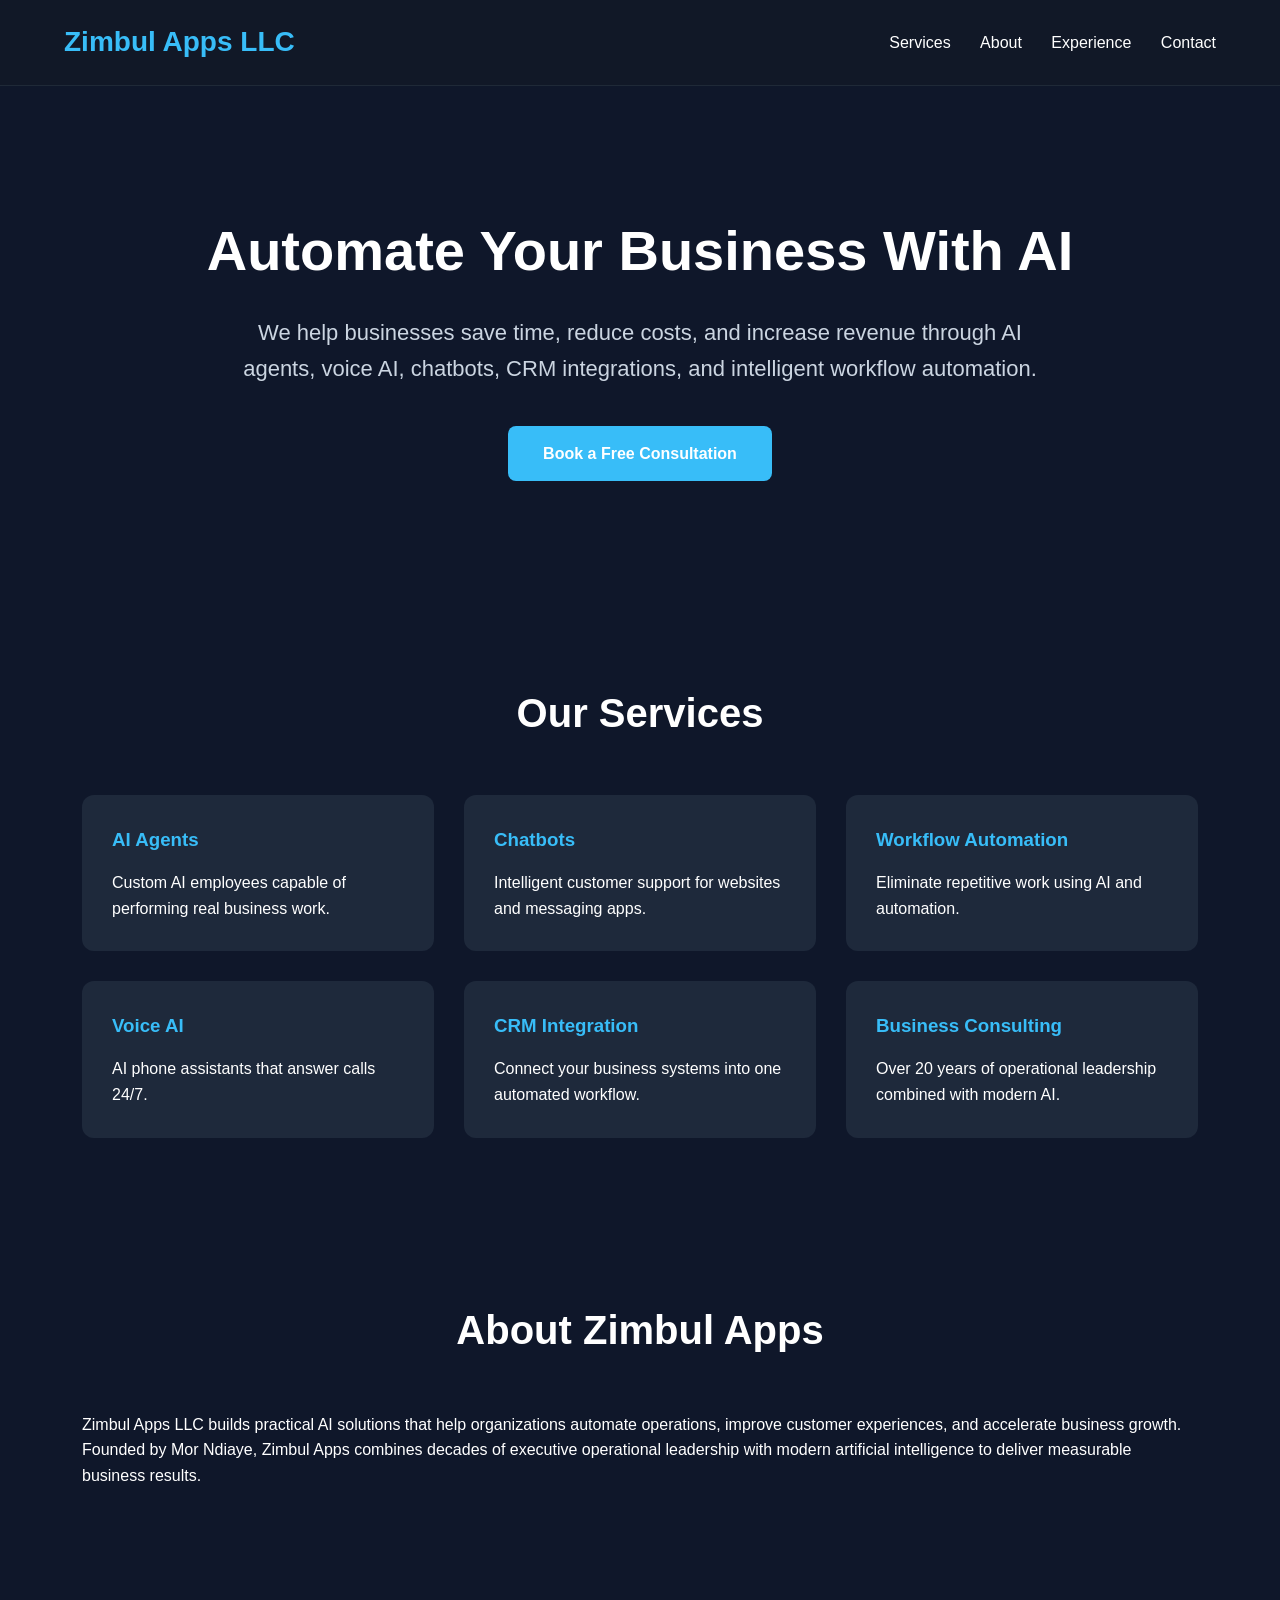
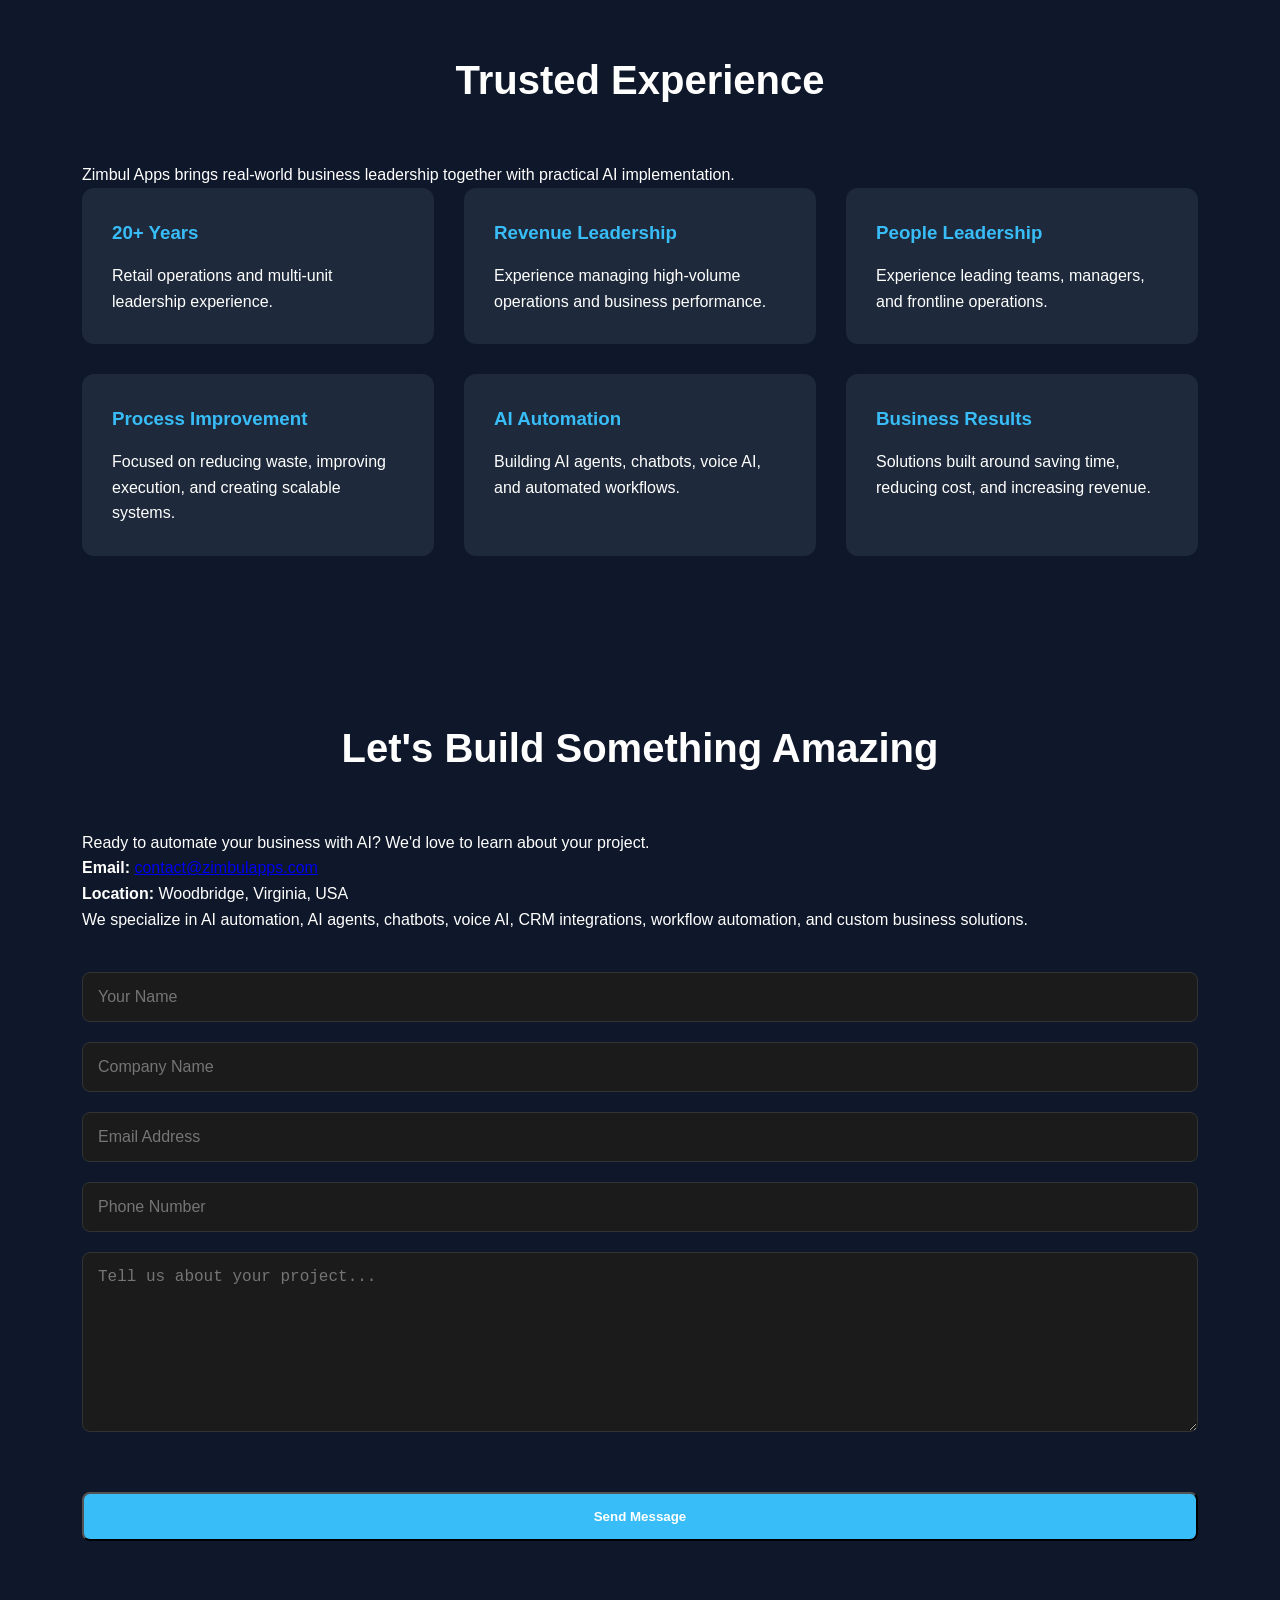
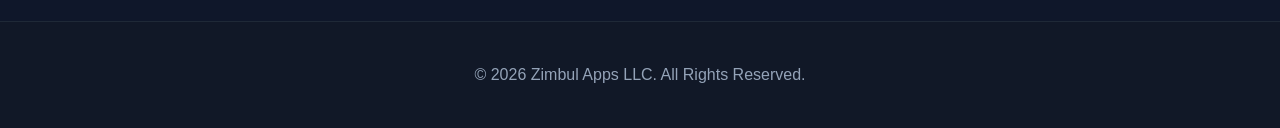
==== index.html @ 1c194d66 "Add trusted experience section" ====
<!DOCTYPE html>
<html lang="en">

<head>
    <meta charset="UTF-8">
    <meta name="viewport" content="width=device-width, initial-scale=1.0">
    <title>Zimbul Apps LLC | AI Automation & Business Solutions</title>
    <meta name="description" content="Zimbul Apps LLC helps businesses automate work using AI agents, chatbots, voice AI, CRM integrations, and workflow automation.">
    <link rel="stylesheet" href="styles.css">
</head>

<body>

<header>
    <div class="container">
        <div class="logo">Zimbul Apps LLC</div>

        <nav>
            <a href="#services">Services</a>
            <a href="#about">About</a>
            <a href="#experience">Experience</a>
            <a href="#contact">Contact</a>
        </nav>
    </div>
</header>

<section class="hero">
    <div class="container">
        <h1>Automate Your Business With AI</h1>

        <p>
            We help businesses save time, reduce costs, and increase revenue through
            AI agents, voice AI, chatbots, CRM integrations, and intelligent workflow automation.
        </p>

        <a class="btn" href="#contact">Book a Free Consultation</a>
    </div>
</section>

<section id="services">
    <div class="container">
        <h2 class="section-title">Our Services</h2>

        <div class="cards">
            <div class="card">
                <h3>AI Agents</h3>
                <p>Custom AI employees capable of performing real business work.</p>
            </div>

            <div class="card">
                <h3>Chatbots</h3>
                <p>Intelligent customer support for websites and messaging apps.</p>
            </div>

            <div class="card">
                <h3>Workflow Automation</h3>
                <p>Eliminate repetitive work using AI and automation.</p>
            </div>

            <div class="card">
                <h3>Voice AI</h3>
                <p>AI phone assistants that answer calls 24/7.</p>
            </div>

            <div class="card">
                <h3>CRM Integration</h3>
                <p>Connect your business systems into one automated workflow.</p>
            </div>

            <div class="card">
                <h3>Business Consulting</h3>
                <p>Over 20 years of operational leadership combined with modern AI.</p>
            </div>
        </div>
    </div>
</section>

<section id="about">
    <div class="container">
        <h2 class="section-title">About Zimbul Apps</h2>

        <p>
            Zimbul Apps LLC builds practical AI solutions that help organizations automate
            operations, improve customer experiences, and accelerate business growth.
        </p>

        <p>
            Founded by Mor Ndiaye, Zimbul Apps combines decades of executive operational
            leadership with modern artificial intelligence to deliver measurable business results.
        </p>
    </div>
</section>

<section id="experience">
    <div class="container">
        <h2 class="section-title">Trusted Experience</h2>

        <p>
            Zimbul Apps brings real-world business leadership together with practical AI implementation.
        </p>

        <div class="cards">
            <div class="card">
                <h3>20+ Years</h3>
                <p>Retail operations and multi-unit leadership experience.</p>
            </div>

            <div class="card">
                <h3>Revenue Leadership</h3>
                <p>Experience managing high-volume operations and business performance.</p>
            </div>

            <div class="card">
                <h3>People Leadership</h3>
                <p>Experience leading teams, managers, and frontline operations.</p>
            </div>

            <div class="card">
                <h3>Process Improvement</h3>
                <p>Focused on reducing waste, improving execution, and creating scalable systems.</p>
            </div>

            <div class="card">
                <h3>AI Automation</h3>
                <p>Building AI agents, chatbots, voice AI, and automated workflows.</p>
            </div>

            <div class="card">
                <h3>Business Results</h3>
                <p>Solutions built around saving time, reducing cost, and increasing revenue.</p>
            </div>
        </div>
    </div>
</section>

<section id="contact">
    <div class="container">
        <h2 class="section-title">Let's Build Something Amazing</h2>

        <p>
            Ready to automate your business with AI? We'd love to learn about your project.
        </p>

        <div class="contact-info">
            <p>
                <strong>Email:</strong>
                <a href="mailto:contact@zimbulapps.com">contact@zimbulapps.com</a>
            </p>

            <p><strong>Location:</strong> Woodbridge, Virginia, USA</p>

            <p>
                We specialize in AI automation, AI agents, chatbots, voice AI,
                CRM integrations, workflow automation, and custom business solutions.
            </p>
        </div>

        <form name="contact" method="POST" data-netlify="true" class="contact-form">
            <input type="hidden" name="form-name" value="contact">

            <input type="text" name="name" placeholder="Your Name" required>

            <input type="text" name="company" placeholder="Company Name">

            <input type="email" name="email" placeholder="Email Address" required>

            <input type="tel" name="phone" placeholder="Phone Number">

            <textarea name="message" placeholder="Tell us about your project..." rows="6" required></textarea>

            <button type="submit" class="btn">Send Message</button>
        </form>
    </div>
</section>

<footer>
    <div class="container">
        <p>© 2026 Zimbul Apps LLC. All Rights Reserved.</p>
    </div>
</footer>

</body>

</html>
---- styles.css ----
/* ===========================
   Zimbul Apps LLC
   =========================== */

*{
    margin:0;
    padding:0;
    box-sizing:border-box;
}

body{
    font-family:Arial, Helvetica, sans-serif;
    background:#0f172a;
    color:#ffffff;
    line-height:1.6;
}

.container{
    width:90%;
    max-width:1200px;
    margin:auto;
}

header{
    background:#111827;
    padding:20px 0;
    border-bottom:1px solid #1f2937;
}

header .container{
    display:flex;
    justify-content:space-between;
    align-items:center;
}

.logo{
    font-size:28px;
    font-weight:bold;
    color:#38bdf8;
}

nav a{
    color:white;
    text-decoration:none;
    margin-left:25px;
    transition:.3s;
}

nav a:hover{
    color:#38bdf8;
}

.hero{
    padding:120px 20px;
    text-align:center;
}

.hero h1{
    font-size:56px;
    margin-bottom:20px;
}

.hero p{
    font-size:22px;
    color:#cbd5e1;
    max-width:800px;
    margin:auto;
}

.btn{
    display:inline-block;
    margin-top:40px;
    padding:15px 35px;
    background:#38bdf8;
    color:white;
    text-decoration:none;
    border-radius:8px;
    font-weight:bold;
    transition:.3s;
}

.btn:hover{
    background:#0284c7;
}

section{
    padding:80px 20px;
}

.section-title{
    text-align:center;
    font-size:40px;
    margin-bottom:50px;
}

.cards{
    display:grid;
    grid-template-columns:repeat(auto-fit,minmax(280px,1fr));
    gap:30px;
}

.card{
    background:#1e293b;
    padding:30px;
    border-radius:12px;
    transition:.3s;
}

.card:hover{
    transform:translateY(-8px);
}

.card h3{
    margin-bottom:15px;
    color:#38bdf8;
}

footer{
    background:#111827;
    text-align:center;
    padding:40px;
    border-top:1px solid #1f2937;
    color:#94a3b8;
}
/* Contact Form */

.contact-form{
    display:flex;
    flex-direction:column;
    gap:20px;
    margin-top:40px;
}

.contact-form input,
.contact-form textarea{
    width:100%;
    padding:15px;
    border:1px solid #333;
    border-radius:8px;
    background:#1b1b1b;
    color:#fff;
    font-size:16px;
}

.contact-form textarea{
    min-height:180px;
    resize:vertical;
}

.contact-form .btn{
    width:100%;
}
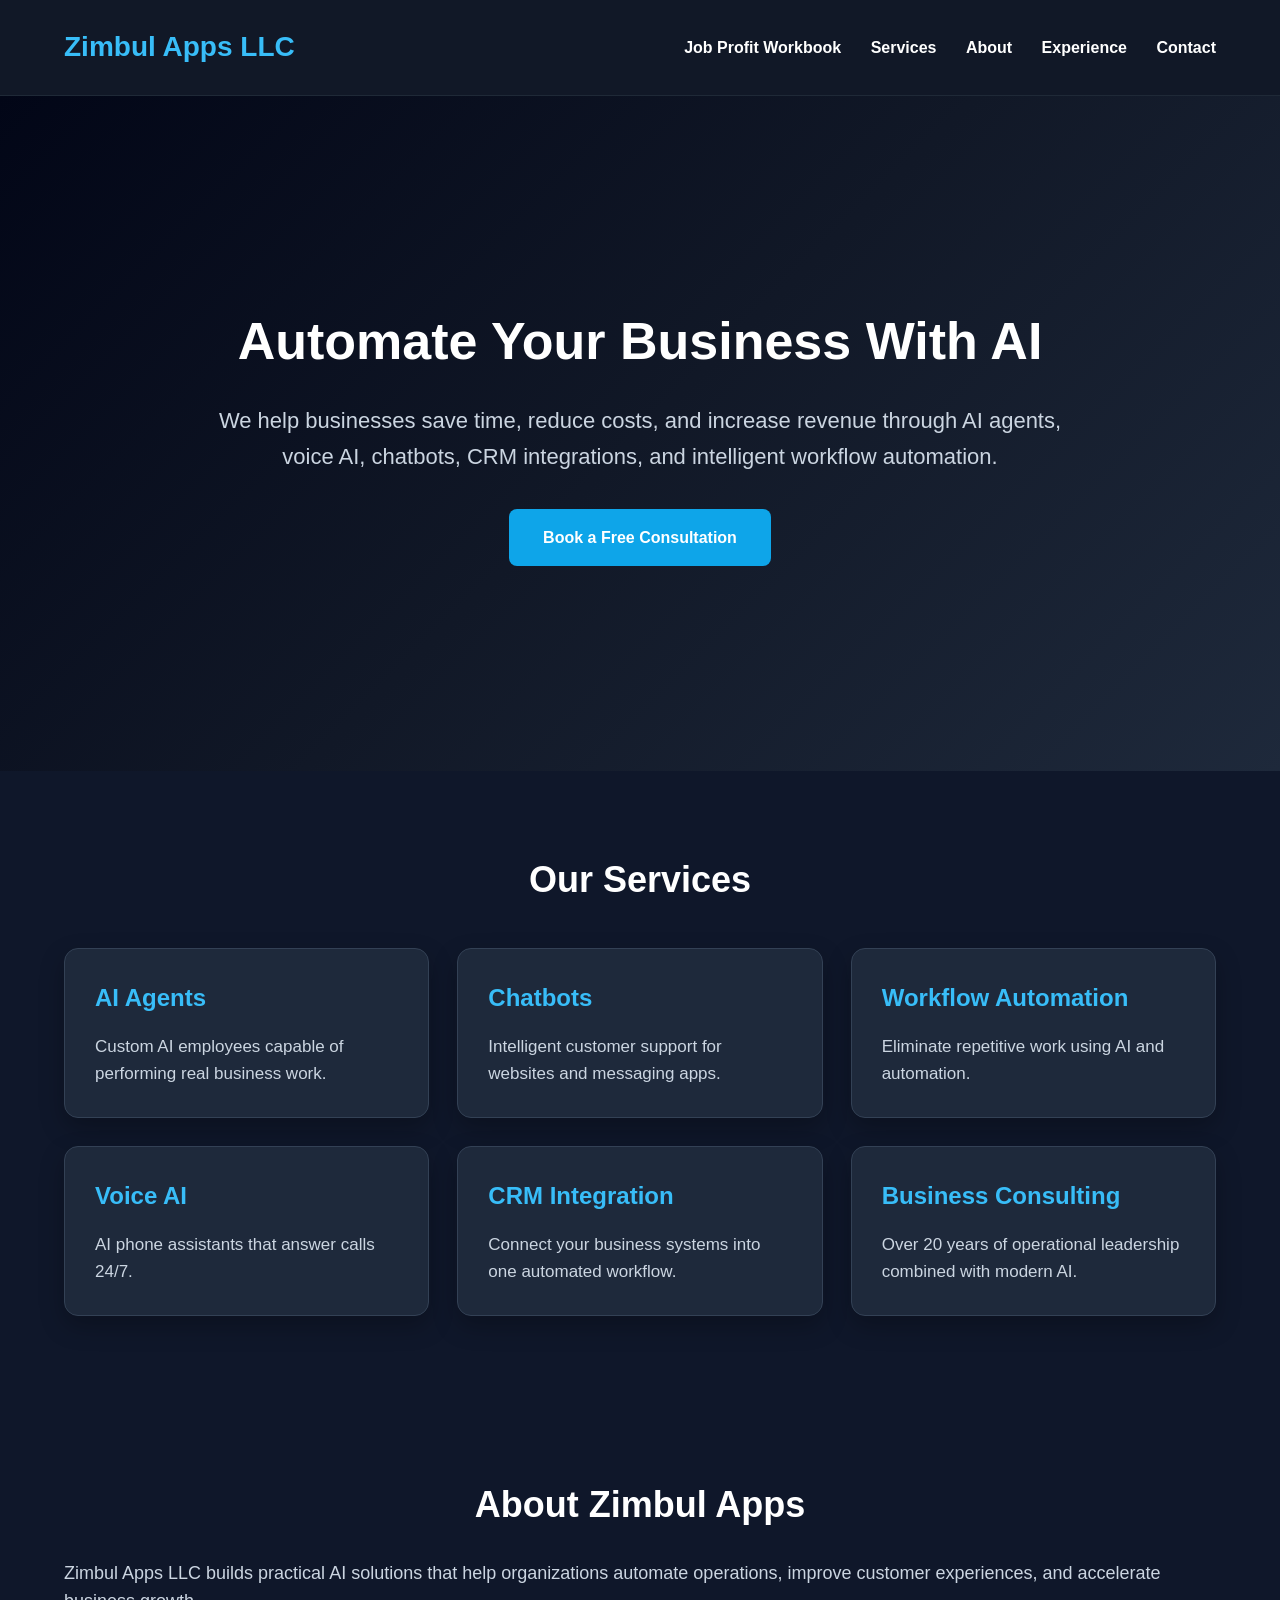
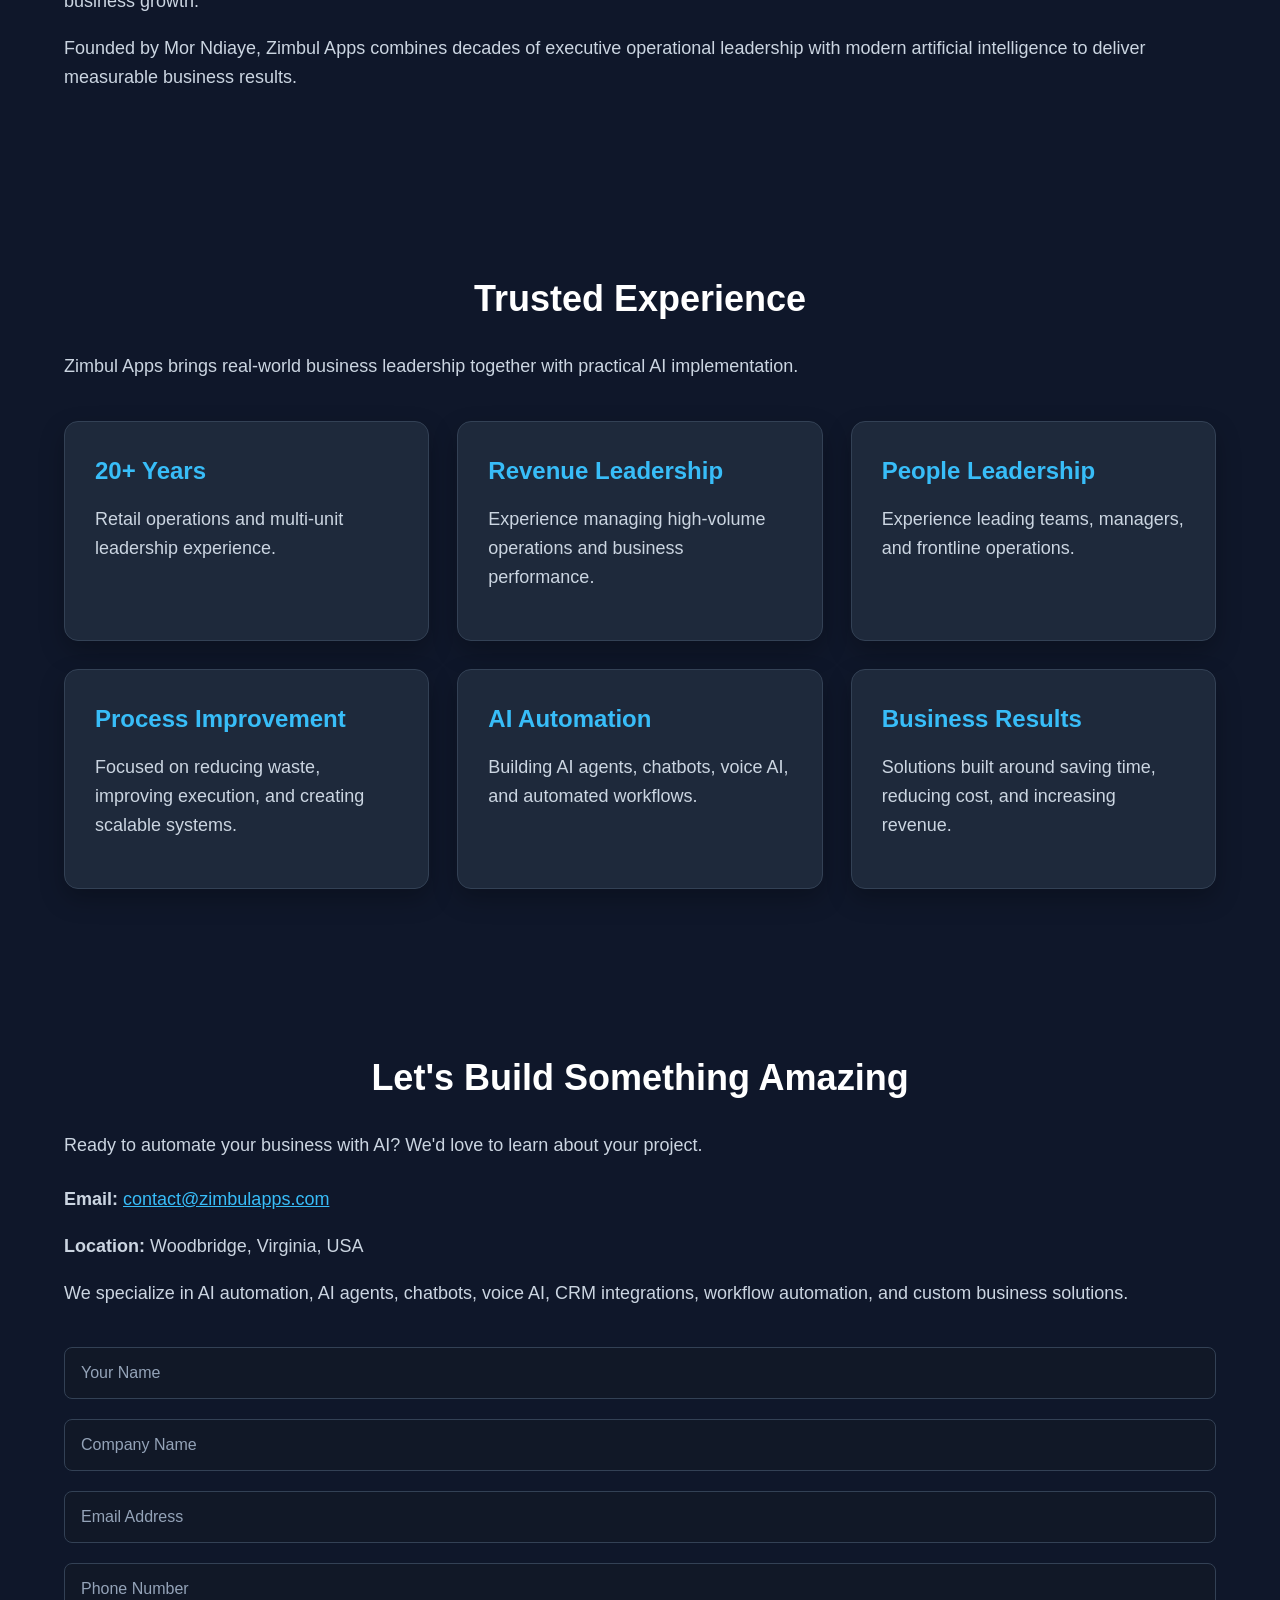
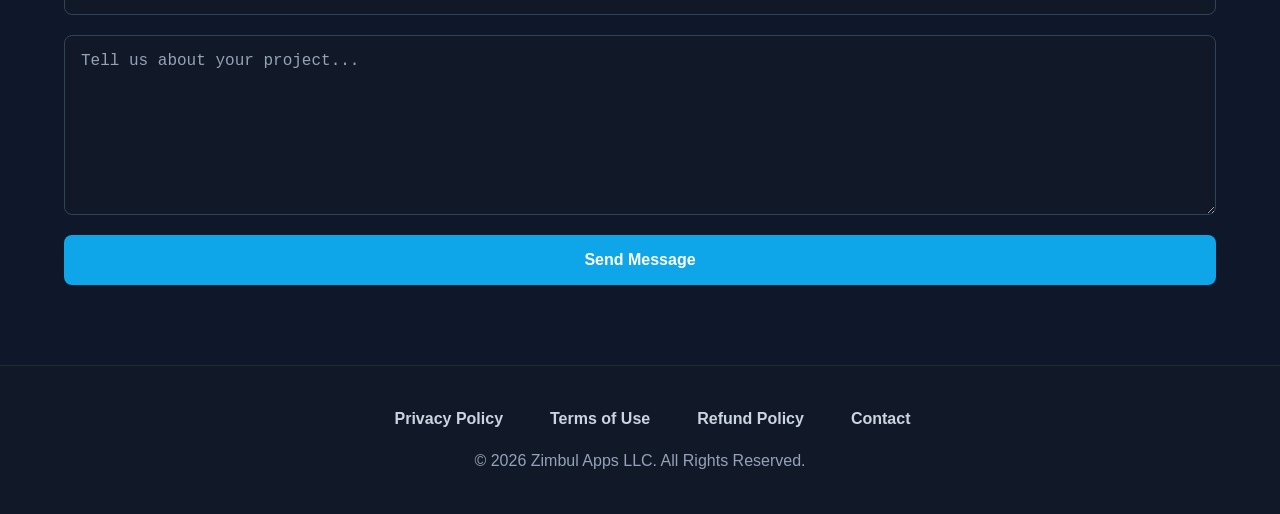
==== commit f424b46e: "Launch Job Profit Workbook V1 product page and legal pages Co-authored-by: Cursor <cursoragent@curso" ====
--- a/index.html
+++ b/index.html
@@ -16,6 +16,7 @@
         <div class="logo">Zimbul Apps LLC</div>
 
         <nav>
+            <a href="/job-profit-workbook/">Job Profit Workbook</a>
             <a href="#services">Services</a>
             <a href="#about">About</a>
             <a href="#experience">Experience</a>
@@ -175,6 +176,12 @@
 
 <footer>
     <div class="container">
+        <nav class="site-legal-nav" aria-label="Legal">
+            <a href="/privacy/">Privacy Policy</a>
+            <a href="/terms/">Terms of Use</a>
+            <a href="/refund-policy/">Refund Policy</a>
+            <a href="#contact">Contact</a>
+        </nav>
         <p>© 2026 Zimbul Apps LLC. All Rights Reserved.</p>
     </div>
 </footer>
--- a/styles.css
+++ b/styles.css
@@ -1,6 +1,6 @@
-/* ===========================
+/* =========================
    Zimbul Apps LLC
-   =========================== */
+========================= */
 
 *{
     margin:0;
@@ -18,12 +18,12 @@
 .container{
     width:90%;
     max-width:1200px;
-    margin:auto;
+    margin:0 auto;
 }
 
 header{
     background:#111827;
-    padding:20px 0;
+    padding:25px 0;
     border-bottom:1px solid #1f2937;
 }
 
@@ -40,10 +40,10 @@
 }
 
 nav a{
-    color:white;
+    color:#ffffff;
     text-decoration:none;
     margin-left:25px;
-    transition:.3s;
+    font-weight:bold;
 }
 
 nav a:hover{
@@ -51,68 +51,139 @@
 }
 
 .hero{
-    padding:120px 20px;
+    min-height:75vh;
+    display:flex;
+    align-items:center;
     text-align:center;
+    background:linear-gradient(135deg,#020617,#111827,#1e293b);
 }
 
 .hero h1{
-    font-size:56px;
+    font-size:52px;
     margin-bottom:20px;
 }
 
 .hero p{
     font-size:22px;
-    color:#cbd5e1;
-    max-width:800px;
-    margin:auto;
+    max-width:850px;
+    margin:0 auto 35px;
+    color:#cbd5e1;
 }
 
 .btn{
     display:inline-block;
-    margin-top:40px;
-    padding:15px 35px;
-    background:#38bdf8;
-    color:white;
+    background:#0ea5e9;
+    color:#ffffff;
+    padding:16px 34px;
+    border-radius:8px;
     text-decoration:none;
-    border-radius:8px;
-    font-weight:bold;
-    transition:.3s;
+    font-weight:bold;
+    border:none;
+    cursor:pointer;
+    transition:0.3s ease;
 }
 
 .btn:hover{
     background:#0284c7;
+    transform:translateY(-2px);
 }
 
 section{
-    padding:80px 20px;
+    padding:80px 0;
 }
 
 .section-title{
+    font-size:36px;
+    margin-bottom:25px;
     text-align:center;
-    font-size:40px;
-    margin-bottom:50px;
+}
+
+#about p,
+#experience p,
+#contact p{
+    font-size:18px;
+    color:#cbd5e1;
+    margin-bottom:18px;
 }
 
 .cards{
     display:grid;
-    grid-template-columns:repeat(auto-fit,minmax(280px,1fr));
-    gap:30px;
+    grid-template-columns:repeat(3, 1fr);
+    gap:28px;
+    margin-top:40px;
 }
 
 .card{
     background:#1e293b;
     padding:30px;
-    border-radius:12px;
-    transition:.3s;
+    border-radius:14px;
+    border:1px solid #334155;
+    box-shadow:0 10px 25px rgba(0,0,0,0.25);
+    transition:0.3s ease;
 }
 
 .card:hover{
-    transform:translateY(-8px);
+    transform:translateY(-6px);
+    border-color:#38bdf8;
 }
 
 .card h3{
+    color:#38bdf8;
+    font-size:24px;
     margin-bottom:15px;
-    color:#38bdf8;
+}
+
+.card p{
+    color:#cbd5e1;
+    font-size:17px;
+}
+
+.contact-info{
+    margin:25px 0 35px;
+}
+
+.contact-info a{
+    color:#38bdf8;
+}
+
+.contact-form{
+    display:flex;
+    flex-direction:column;
+    gap:20px;
+    margin-top:40px;
+}
+
+.contact-form input,
+.contact-form textarea{
+    width:100%;
+    padding:16px;
+    border:1px solid #334155;
+    border-radius:8px;
+    background:#111827;
+    color:#ffffff;
+    font-size:16px;
+}
+
+.contact-form input::placeholder,
+.contact-form textarea::placeholder{
+    color:#94a3b8;
+}
+
+.contact-form input:focus,
+.contact-form textarea:focus{
+    outline:none;
+    border-color:#38bdf8;
+    box-shadow:0 0 0 2px rgba(56,189,248,0.25);
+}
+
+.contact-form textarea{
+    min-height:180px;
+    resize:vertical;
+}
+
+.contact-form .btn{
+    width:100%;
+    font-size:16px;
 }
 
 footer{
@@ -122,31 +193,60 @@
     border-top:1px solid #1f2937;
     color:#94a3b8;
 }
-/* Contact Form */
-
-.contact-form{
-    display:flex;
-    flex-direction:column;
-    gap:20px;
-    margin-top:40px;
-}
-
-.contact-form input,
-.contact-form textarea{
-    width:100%;
-    padding:15px;
-    border:1px solid #333;
-    border-radius:8px;
-    background:#1b1b1b;
-    color:#fff;
-    font-size:16px;
-}
-
-.contact-form textarea{
-    min-height:180px;
-    resize:vertical;
-}
-
-.contact-form .btn{
-    width:100%;
+
+footer .site-legal-nav{
+    display:flex;
+    flex-wrap:wrap;
+    justify-content:center;
+    gap:10px 22px;
+    margin-bottom:16px;
+}
+
+footer .site-legal-nav a{
+    color:#cbd5e1;
+    text-decoration:none;
+    font-weight:bold;
+}
+
+footer .site-legal-nav a:hover{
+    color:#38bdf8;
+}
+
+footer .site-legal-nav a:focus-visible{
+    outline:3px solid #38bdf8;
+    outline-offset:3px;
+}
+
+/* Mobile */
+@media(max-width:900px){
+    .cards{
+        grid-template-columns:1fr 1fr;
+    }
+
+    .hero h1{
+        font-size:40px;
+    }
+}
+
+@media(max-width:650px){
+    header .container{
+        flex-direction:column;
+        gap:20px;
+    }
+
+    nav a{
+        margin:0 10px;
+    }
+
+    .cards{
+        grid-template-columns:1fr;
+    }
+
+    .hero h1{
+        font-size:34px;
+    }
+
+    .hero p{
+        font-size:18px;
+    }
 }
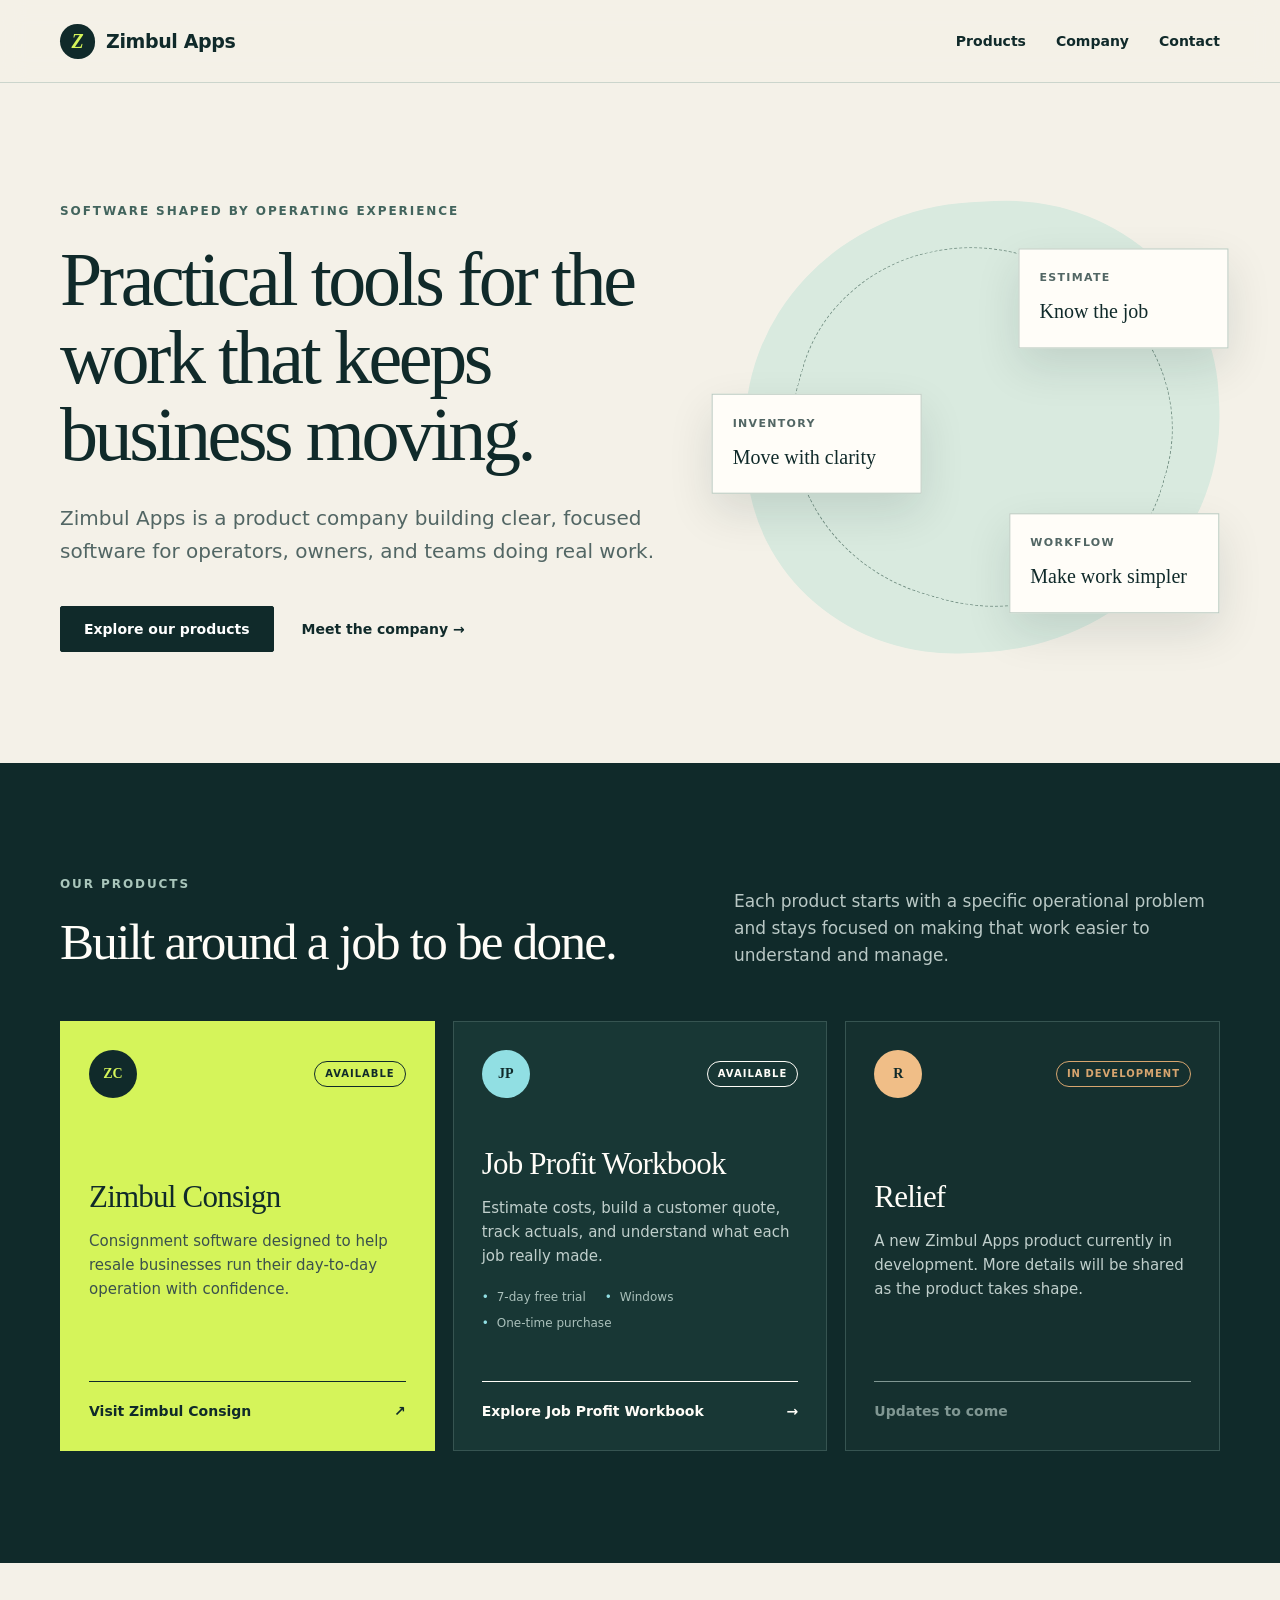
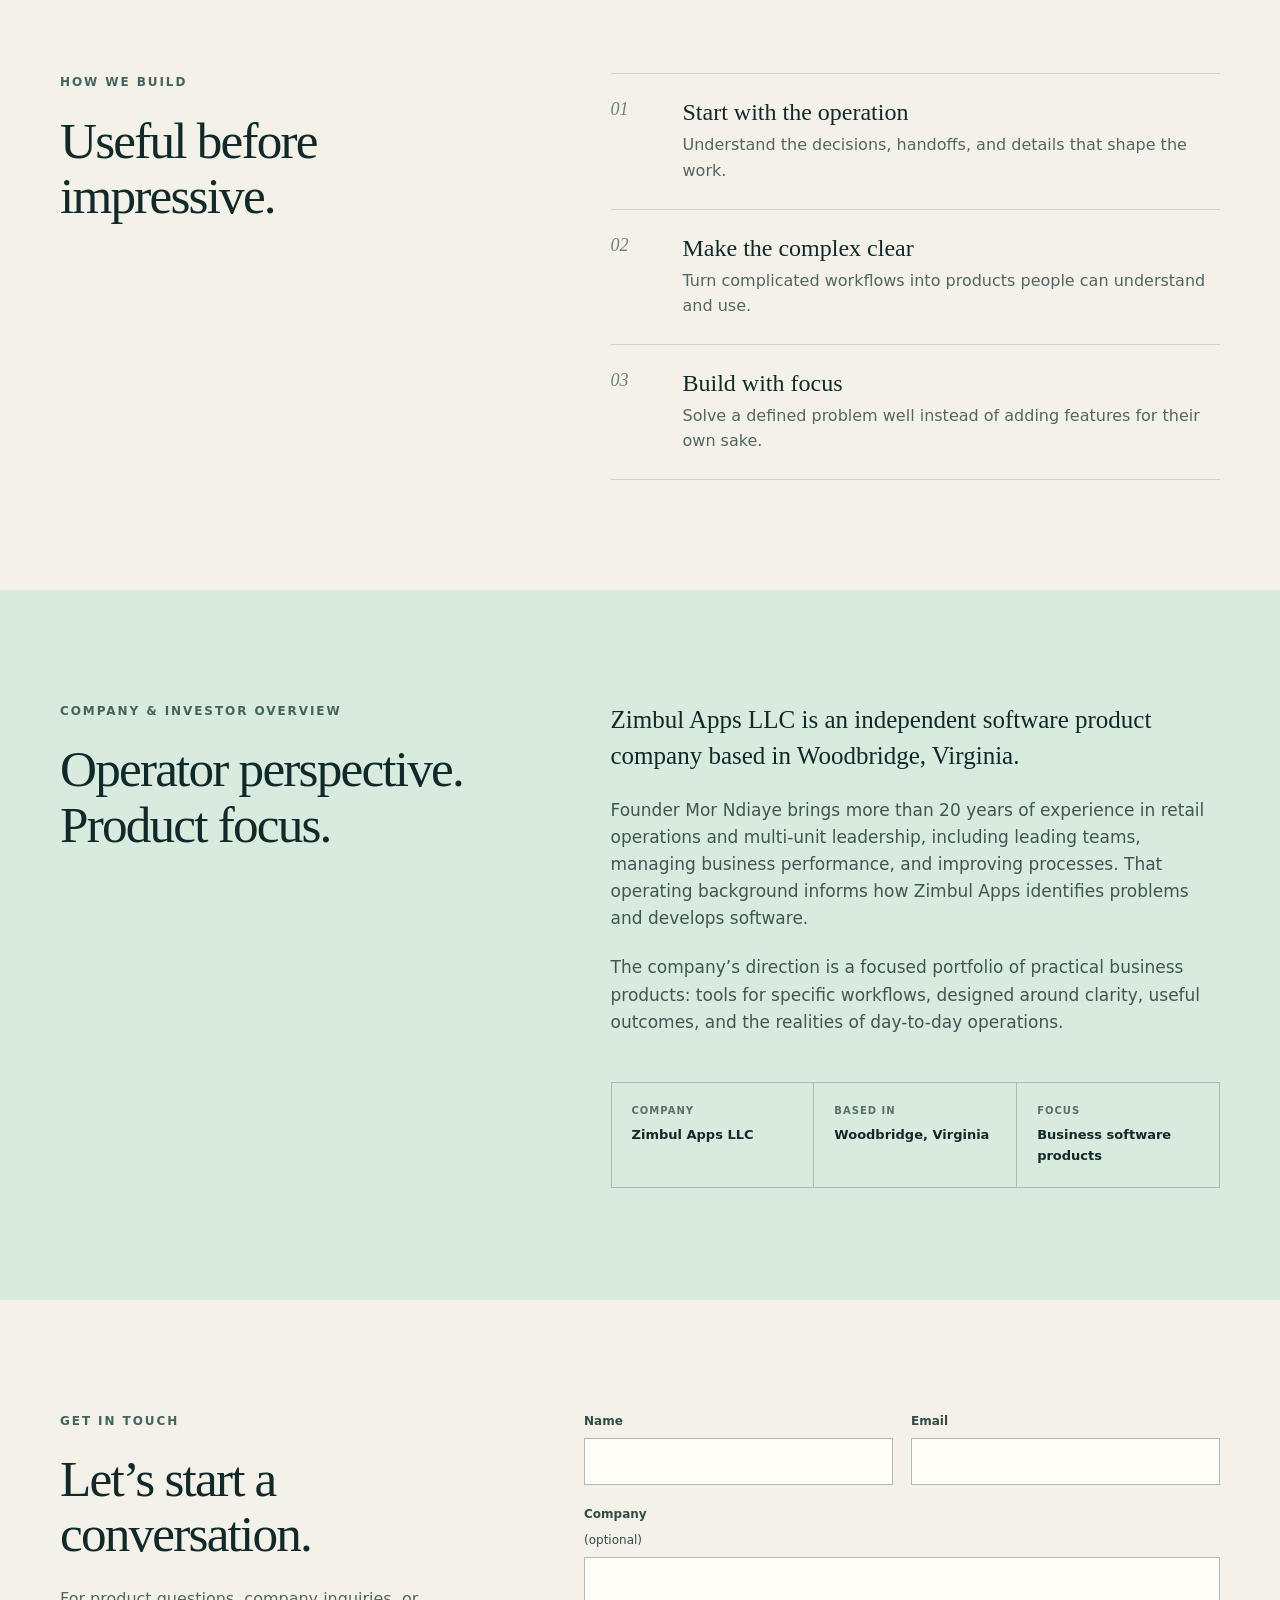
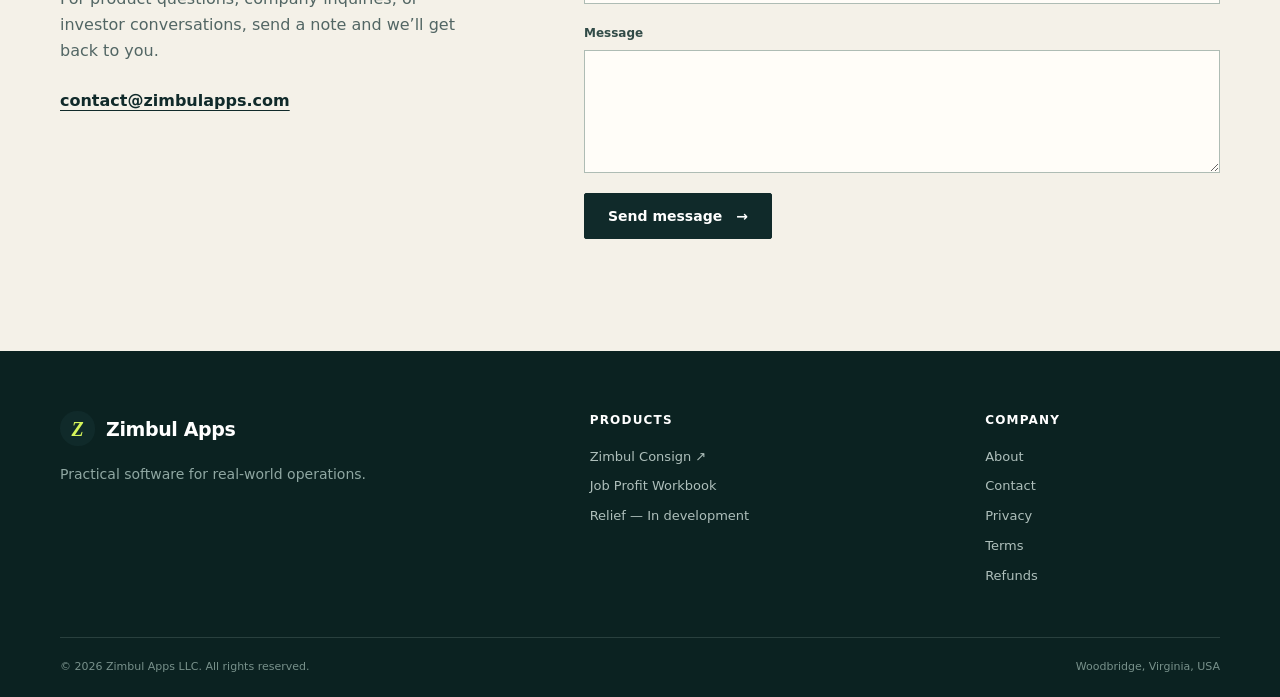
==== commit 673eb4ae: "Refresh Zimbul Apps as a product company" ====
--- a/index.html
+++ b/index.html
@@ -1,191 +1,140 @@
 <!DOCTYPE html>
 <html lang="en">
-
 <head>
     <meta charset="UTF-8">
     <meta name="viewport" content="width=device-width, initial-scale=1.0">
-    <title>Zimbul Apps LLC | AI Automation & Business Solutions</title>
-    <meta name="description" content="Zimbul Apps LLC helps businesses automate work using AI agents, chatbots, voice AI, CRM integrations, and workflow automation.">
+    <title>Zimbul Apps LLC | Practical Software for Real-World Operations</title>
+    <meta name="description" content="Zimbul Apps LLC builds focused software for real-world operators. Explore Zimbul Consign, Job Profit Workbook, and Relief.">
+    <link rel="canonical" href="https://zimbulapps.com/">
     <link rel="stylesheet" href="styles.css">
 </head>
+<body>
+<a class="skip-link" href="#main">Skip to content</a>
 
-<body>
-
-<header>
-    <div class="container">
-        <div class="logo">Zimbul Apps LLC</div>
-
-        <nav>
-            <a href="/job-profit-workbook/">Job Profit Workbook</a>
-            <a href="#services">Services</a>
-            <a href="#about">About</a>
-            <a href="#experience">Experience</a>
+<header class="site-header">
+    <div class="container header-inner">
+        <a class="logo" href="/" aria-label="Zimbul Apps home"><span class="logo-mark" aria-hidden="true">Z</span><span>Zimbul Apps</span></a>
+        <nav class="primary-nav" aria-label="Primary navigation">
+            <a href="#products">Products</a>
+            <a href="#company">Company</a>
             <a href="#contact">Contact</a>
         </nav>
     </div>
 </header>
 
-<section class="hero">
-    <div class="container">
-        <h1>Automate Your Business With AI</h1>
+<main id="main">
+    <section class="hero">
+        <div class="container hero-grid">
+            <div class="hero-copy">
+                <p class="eyebrow">Software shaped by operating experience</p>
+                <h1>Practical tools for the work that keeps business moving.</h1>
+                <p class="hero-lede">Zimbul Apps is a product company building clear, focused software for operators, owners, and teams doing real work.</p>
+                <div class="hero-actions">
+                    <a class="btn" href="#products">Explore our products</a>
+                    <a class="text-link" href="#company">Meet the company <span aria-hidden="true">→</span></a>
+                </div>
+            </div>
+            <div class="hero-visual" aria-hidden="true">
+                <div class="signal-card signal-card-one"><span>Estimate</span><strong>Know the job</strong></div>
+                <div class="signal-card signal-card-two"><span>Inventory</span><strong>Move with clarity</strong></div>
+                <div class="signal-card signal-card-three"><span>Workflow</span><strong>Make work simpler</strong></div>
+                <div class="orbit"></div>
+            </div>
+        </div>
+    </section>
 
-        <p>
-            We help businesses save time, reduce costs, and increase revenue through
-            AI agents, voice AI, chatbots, CRM integrations, and intelligent workflow automation.
-        </p>
-
-        <a class="btn" href="#contact">Book a Free Consultation</a>
-    </div>
-</section>
-
-<section id="services">
-    <div class="container">
-        <h2 class="section-title">Our Services</h2>
-
-        <div class="cards">
-            <div class="card">
-                <h3>AI Agents</h3>
-                <p>Custom AI employees capable of performing real business work.</p>
+    <section class="product-section" id="products">
+        <div class="container">
+            <div class="section-heading">
+                <div><p class="eyebrow">Our products</p><h2>Built around a job to be done.</h2></div>
+                <p>Each product starts with a specific operational problem and stays focused on making that work easier to understand and manage.</p>
             </div>
 
-            <div class="card">
-                <h3>Chatbots</h3>
-                <p>Intelligent customer support for websites and messaging apps.</p>
-            </div>
+            <div class="product-grid">
+                <article class="product-card product-card-featured">
+                    <div class="product-topline"><span class="product-icon" aria-hidden="true">ZC</span><span class="status status-live">Available</span></div>
+                    <div>
+                        <h3>Zimbul Consign</h3>
+                        <p>Consignment software designed to help resale businesses run their day-to-day operation with confidence.</p>
+                    </div>
+                    <a class="card-link" href="https://zimbulconsign.com/">Visit Zimbul Consign <span aria-hidden="true">↗</span></a>
+                </article>
 
-            <div class="card">
-                <h3>Workflow Automation</h3>
-                <p>Eliminate repetitive work using AI and automation.</p>
-            </div>
+                <article class="product-card">
+                    <div class="product-topline"><span class="product-icon product-icon-cyan" aria-hidden="true">JP</span><span class="status status-live">Available</span></div>
+                    <div>
+                        <h3>Job Profit Workbook</h3>
+                        <p>Estimate costs, build a customer quote, track actuals, and understand what each job really made.</p>
+                        <ul class="product-meta"><li>7-day free trial</li><li>Windows</li><li>One-time purchase</li></ul>
+                    </div>
+                    <a class="card-link" href="/job-profit-workbook/">Explore Job Profit Workbook <span aria-hidden="true">→</span></a>
+                </article>
 
-            <div class="card">
-                <h3>Voice AI</h3>
-                <p>AI phone assistants that answer calls 24/7.</p>
-            </div>
-
-            <div class="card">
-                <h3>CRM Integration</h3>
-                <p>Connect your business systems into one automated workflow.</p>
-            </div>
-
-            <div class="card">
-                <h3>Business Consulting</h3>
-                <p>Over 20 years of operational leadership combined with modern AI.</p>
+                <article class="product-card product-card-development">
+                    <div class="product-topline"><span class="product-icon product-icon-warm" aria-hidden="true">R</span><span class="status status-building">In development</span></div>
+                    <div>
+                        <h3>Relief</h3>
+                        <p>A new Zimbul Apps product currently in development. More details will be shared as the product takes shape.</p>
+                    </div>
+                    <span class="card-link card-link-muted">Updates to come</span>
+                </article>
             </div>
         </div>
-    </div>
-</section>
+    </section>
 
-<section id="about">
-    <div class="container">
-        <h2 class="section-title">About Zimbul Apps</h2>
-
-        <p>
-            Zimbul Apps LLC builds practical AI solutions that help organizations automate
-            operations, improve customer experiences, and accelerate business growth.
-        </p>
-
-        <p>
-            Founded by Mor Ndiaye, Zimbul Apps combines decades of executive operational
-            leadership with modern artificial intelligence to deliver measurable business results.
-        </p>
-    </div>
-</section>
-
-<section id="experience">
-    <div class="container">
-        <h2 class="section-title">Trusted Experience</h2>
-
-        <p>
-            Zimbul Apps brings real-world business leadership together with practical AI implementation.
-        </p>
-
-        <div class="cards">
-            <div class="card">
-                <h3>20+ Years</h3>
-                <p>Retail operations and multi-unit leadership experience.</p>
-            </div>
-
-            <div class="card">
-                <h3>Revenue Leadership</h3>
-                <p>Experience managing high-volume operations and business performance.</p>
-            </div>
-
-            <div class="card">
-                <h3>People Leadership</h3>
-                <p>Experience leading teams, managers, and frontline operations.</p>
-            </div>
-
-            <div class="card">
-                <h3>Process Improvement</h3>
-                <p>Focused on reducing waste, improving execution, and creating scalable systems.</p>
-            </div>
-
-            <div class="card">
-                <h3>AI Automation</h3>
-                <p>Building AI agents, chatbots, voice AI, and automated workflows.</p>
-            </div>
-
-            <div class="card">
-                <h3>Business Results</h3>
-                <p>Solutions built around saving time, reducing cost, and increasing revenue.</p>
+    <section class="principles-section" aria-labelledby="principles-title">
+        <div class="container principles-grid">
+            <div><p class="eyebrow">How we build</p><h2 id="principles-title">Useful before impressive.</h2></div>
+            <div class="principles-list">
+                <article><span>01</span><div><h3>Start with the operation</h3><p>Understand the decisions, handoffs, and details that shape the work.</p></div></article>
+                <article><span>02</span><div><h3>Make the complex clear</h3><p>Turn complicated workflows into products people can understand and use.</p></div></article>
+                <article><span>03</span><div><h3>Build with focus</h3><p>Solve a defined problem well instead of adding features for their own sake.</p></div></article>
             </div>
         </div>
-    </div>
-</section>
+    </section>
 
-<section id="contact">
-    <div class="container">
-        <h2 class="section-title">Let's Build Something Amazing</h2>
+    <section class="company-section" id="company">
+        <div class="container company-grid">
+            <div class="company-intro"><p class="eyebrow">Company &amp; investor overview</p><h2>Operator perspective. Product focus.</h2></div>
+            <div class="company-copy">
+                <p class="lead">Zimbul Apps LLC is an independent software product company based in Woodbridge, Virginia.</p>
+                <p>Founder Mor Ndiaye brings more than 20 years of experience in retail operations and multi-unit leadership, including leading teams, managing business performance, and improving processes. That operating background informs how Zimbul Apps identifies problems and develops software.</p>
+                <p>The company’s direction is a focused portfolio of practical business products: tools for specific workflows, designed around clarity, useful outcomes, and the realities of day-to-day operations.</p>
+                <div class="company-facts" aria-label="Company facts">
+                    <div><span>Company</span><strong>Zimbul Apps LLC</strong></div>
+                    <div><span>Based in</span><strong>Woodbridge, Virginia</strong></div>
+                    <div><span>Focus</span><strong>Business software products</strong></div>
+                </div>
+            </div>
+        </div>
+    </section>
 
-        <p>
-            Ready to automate your business with AI? We'd love to learn about your project.
-        </p>
-
-        <div class="contact-info">
-            <p>
-                <strong>Email:</strong>
-                <a href="mailto:contact@zimbulapps.com">contact@zimbulapps.com</a>
-            </p>
-
-            <p><strong>Location:</strong> Woodbridge, Virginia, USA</p>
-
-            <p>
-                We specialize in AI automation, AI agents, chatbots, voice AI,
-                CRM integrations, workflow automation, and custom business solutions.
-            </p>
+    <section class="contact-section" id="contact">
+        <div class="container contact-grid">
+            <div class="contact-copy">
+                <p class="eyebrow">Get in touch</p>
+                <h2>Let’s start a conversation.</h2>
+                <p>For product questions, company inquiries, or investor conversations, send a note and we’ll get back to you.</p>
+                <a class="email-link" href="mailto:contact@zimbulapps.com">contact@zimbulapps.com</a>
+            </div>
+            <form name="contact" method="POST" data-netlify="true" class="contact-form">
+                <input type="hidden" name="form-name" value="contact">
+                <div class="field-row"><label>Name<input type="text" name="name" autocomplete="name" required></label><label>Email<input type="email" name="email" autocomplete="email" required></label></div>
+                <label>Company <span>(optional)</span><input type="text" name="company" autocomplete="organization"></label>
+                <label>Message<textarea name="message" rows="5" required></textarea></label>
+                <button type="submit" class="btn">Send message <span aria-hidden="true">→</span></button>
+            </form>
         </div>
-
-        <form name="contact" method="POST" data-netlify="true" class="contact-form">
-            <input type="hidden" name="form-name" value="contact">
-
-            <input type="text" name="name" placeholder="Your Name" required>
-
-            <input type="text" name="company" placeholder="Company Name">
-
-            <input type="email" name="email" placeholder="Email Address" required>
-
-            <input type="tel" name="phone" placeholder="Phone Number">
-
-            <textarea name="message" placeholder="Tell us about your project..." rows="6" required></textarea>
-
-            <button type="submit" class="btn">Send Message</button>
-        </form>
-    </div>
-</section>
+    </section>
+</main>
 
 <footer>
-    <div class="container">
-        <nav class="site-legal-nav" aria-label="Legal">
-            <a href="/privacy/">Privacy Policy</a>
-            <a href="/terms/">Terms of Use</a>
-            <a href="/refund-policy/">Refund Policy</a>
-            <a href="#contact">Contact</a>
-        </nav>
-        <p>© 2026 Zimbul Apps LLC. All Rights Reserved.</p>
+    <div class="container footer-grid">
+        <div><a class="logo" href="/"><span class="logo-mark" aria-hidden="true">Z</span><span>Zimbul Apps</span></a><p>Practical software for real-world operations.</p></div>
+        <nav class="footer-products" aria-label="Products"><strong>Products</strong><a href="https://zimbulconsign.com/">Zimbul Consign ↗</a><a href="/job-profit-workbook/">Job Profit Workbook</a><span>Relief — In development</span></nav>
+        <nav class="footer-links" aria-label="Company and legal"><strong>Company</strong><a href="#company">About</a><a href="#contact">Contact</a><a href="/privacy/">Privacy</a><a href="/terms/">Terms</a><a href="/refund-policy/">Refunds</a></nav>
     </div>
+    <div class="container footer-bottom"><p>© 2026 Zimbul Apps LLC. All rights reserved.</p><p>Woodbridge, Virginia, USA</p></div>
 </footer>
-
 </body>
-
-</html>+</html>
--- a/styles.css
+++ b/styles.css
@@ -1,252 +1,29 @@
-/* =========================
-   Zimbul Apps LLC
-========================= */
-
-*{
-    margin:0;
-    padding:0;
-    box-sizing:border-box;
-}
-
-body{
-    font-family:Arial, Helvetica, sans-serif;
-    background:#0f172a;
-    color:#ffffff;
-    line-height:1.6;
-}
-
-.container{
-    width:90%;
-    max-width:1200px;
-    margin:0 auto;
-}
-
-header{
-    background:#111827;
-    padding:25px 0;
-    border-bottom:1px solid #1f2937;
-}
-
-header .container{
-    display:flex;
-    justify-content:space-between;
-    align-items:center;
-}
-
-.logo{
-    font-size:28px;
-    font-weight:bold;
-    color:#38bdf8;
-}
-
-nav a{
-    color:#ffffff;
-    text-decoration:none;
-    margin-left:25px;
-    font-weight:bold;
-}
-
-nav a:hover{
-    color:#38bdf8;
-}
-
-.hero{
-    min-height:75vh;
-    display:flex;
-    align-items:center;
-    text-align:center;
-    background:linear-gradient(135deg,#020617,#111827,#1e293b);
-}
-
-.hero h1{
-    font-size:52px;
-    margin-bottom:20px;
-}
-
-.hero p{
-    font-size:22px;
-    max-width:850px;
-    margin:0 auto 35px;
-    color:#cbd5e1;
-}
-
-.btn{
-    display:inline-block;
-    background:#0ea5e9;
-    color:#ffffff;
-    padding:16px 34px;
-    border-radius:8px;
-    text-decoration:none;
-    font-weight:bold;
-    border:none;
-    cursor:pointer;
-    transition:0.3s ease;
-}
-
-.btn:hover{
-    background:#0284c7;
-    transform:translateY(-2px);
-}
-
-section{
-    padding:80px 0;
-}
-
-.section-title{
-    font-size:36px;
-    margin-bottom:25px;
-    text-align:center;
-}
-
-#about p,
-#experience p,
-#contact p{
-    font-size:18px;
-    color:#cbd5e1;
-    margin-bottom:18px;
-}
-
-.cards{
-    display:grid;
-    grid-template-columns:repeat(3, 1fr);
-    gap:28px;
-    margin-top:40px;
-}
-
-.card{
-    background:#1e293b;
-    padding:30px;
-    border-radius:14px;
-    border:1px solid #334155;
-    box-shadow:0 10px 25px rgba(0,0,0,0.25);
-    transition:0.3s ease;
-}
-
-.card:hover{
-    transform:translateY(-6px);
-    border-color:#38bdf8;
-}
-
-.card h3{
-    color:#38bdf8;
-    font-size:24px;
-    margin-bottom:15px;
-}
-
-.card p{
-    color:#cbd5e1;
-    font-size:17px;
-}
-
-.contact-info{
-    margin:25px 0 35px;
-}
-
-.contact-info a{
-    color:#38bdf8;
-}
-
-.contact-form{
-    display:flex;
-    flex-direction:column;
-    gap:20px;
-    margin-top:40px;
-}
-
-.contact-form input,
-.contact-form textarea{
-    width:100%;
-    padding:16px;
-    border:1px solid #334155;
-    border-radius:8px;
-    background:#111827;
-    color:#ffffff;
-    font-size:16px;
-}
-
-.contact-form input::placeholder,
-.contact-form textarea::placeholder{
-    color:#94a3b8;
-}
-
-.contact-form input:focus,
-.contact-form textarea:focus{
-    outline:none;
-    border-color:#38bdf8;
-    box-shadow:0 0 0 2px rgba(56,189,248,0.25);
-}
-
-.contact-form textarea{
-    min-height:180px;
-    resize:vertical;
-}
-
-.contact-form .btn{
-    width:100%;
-    font-size:16px;
-}
-
-footer{
-    background:#111827;
-    text-align:center;
-    padding:40px;
-    border-top:1px solid #1f2937;
-    color:#94a3b8;
-}
-
-footer .site-legal-nav{
-    display:flex;
-    flex-wrap:wrap;
-    justify-content:center;
-    gap:10px 22px;
-    margin-bottom:16px;
-}
-
-footer .site-legal-nav a{
-    color:#cbd5e1;
-    text-decoration:none;
-    font-weight:bold;
-}
-
-footer .site-legal-nav a:hover{
-    color:#38bdf8;
-}
-
-footer .site-legal-nav a:focus-visible{
-    outline:3px solid #38bdf8;
-    outline-offset:3px;
-}
-
-/* Mobile */
-@media(max-width:900px){
-    .cards{
-        grid-template-columns:1fr 1fr;
-    }
-
-    .hero h1{
-        font-size:40px;
-    }
-}
-
-@media(max-width:650px){
-    header .container{
-        flex-direction:column;
-        gap:20px;
-    }
-
-    nav a{
-        margin:0 10px;
-    }
-
-    .cards{
-        grid-template-columns:1fr;
-    }
-
-    .hero h1{
-        font-size:34px;
-    }
-
-    .hero p{
-        font-size:18px;
-    }
-}+:root{--ink:#102a2a;--muted:#526664;--paper:#f4f1e8;--white:#fffdf8;--mint:#d9eadf;--line:#cbd5cc;--lime:#d5f45a;--cyan:#91dfe3;--warm:#f0be87;--serif:Georgia,"Times New Roman",serif;--sans:Inter,ui-sans-serif,system-ui,-apple-system,BlinkMacSystemFont,"Segoe UI",sans-serif}
+*{box-sizing:border-box;margin:0;padding:0}
+html{scroll-behavior:smooth}
+body{background:var(--paper);color:var(--ink);font-family:var(--sans);line-height:1.6}
+a{color:inherit}.container{width:min(1160px,calc(100% - 48px));margin-inline:auto}
+.skip-link{position:absolute;top:-60px;left:16px;z-index:100;background:var(--ink);color:#fff;padding:10px 16px}.skip-link:focus{top:12px}
+.site-header,header{background:rgba(244,241,232,.96);border-bottom:1px solid var(--line)}
+.site-header{position:sticky;top:0;z-index:20;backdrop-filter:blur(12px)}
+.header-inner,header>.container{min-height:82px;display:flex;align-items:center;justify-content:space-between;gap:32px}
+.logo{display:inline-flex;align-items:center;gap:11px;color:var(--ink);font-size:19px;font-weight:800;letter-spacing:-.02em;text-decoration:none}
+.logo-mark{display:grid;place-items:center;width:35px;height:35px;border-radius:50% 50% 48% 52%;background:var(--ink);color:var(--lime);font-family:var(--serif);font-size:20px;font-style:italic}
+.primary-nav,header nav{display:flex;align-items:center;flex-wrap:wrap;gap:30px}.primary-nav a,header nav a{color:var(--ink);font-size:14px;font-weight:700;text-decoration:none}.primary-nav a:hover,header nav a:hover{opacity:.62}
+.hero{min-height:680px;padding:96px 0 88px;display:flex;align-items:center;background:var(--paper);overflow:hidden}
+.hero-grid{display:grid;grid-template-columns:1.12fr .88fr;align-items:center;gap:80px}.eyebrow{margin-bottom:20px;color:#42645d;font-size:12px;font-weight:800;letter-spacing:.16em;text-transform:uppercase}
+.hero h1{max-width:750px;font-family:var(--serif);font-size:clamp(48px,6vw,76px);font-weight:500;letter-spacing:-.045em;line-height:1.02}.hero-lede{max-width:660px;margin-top:28px;color:var(--muted);font-size:20px;line-height:1.65}
+.hero-actions{display:flex;align-items:center;gap:28px;margin-top:38px}.btn{display:inline-flex;justify-content:center;align-items:center;gap:14px;border:1px solid var(--ink);border-radius:2px;background:var(--ink);color:#fff;padding:14px 23px;font:700 14px var(--sans);text-decoration:none;cursor:pointer;transition:transform .2s,background .2s}.btn:hover{background:#24403e;transform:translateY(-2px)}.text-link,.card-link{font-weight:800;font-size:14px;text-decoration:none}.text-link:hover,.card-link:hover{text-decoration:underline;text-underline-offset:5px}
+.hero-visual{position:relative;min-height:450px;background:var(--mint);border-radius:50% 45% 52% 44%;transform:rotate(-3deg)}.orbit{position:absolute;inset:48px;border:1px dashed #789488;border-radius:48%;transform:rotate(19deg)}
+.signal-card{position:absolute;z-index:2;display:flex;flex-direction:column;width:210px;padding:20px;background:var(--white);border:1px solid #b8c9bf;box-shadow:0 18px 45px rgba(16,42,42,.12);transform:rotate(3deg)}.signal-card span{color:var(--muted);font-size:11px;font-weight:800;letter-spacing:.12em;text-transform:uppercase}.signal-card strong{margin-top:8px;font-family:var(--serif);font-size:20px;font-weight:500}.signal-card-one{top:54px;right:-15px}.signal-card-two{top:183px;left:-34px}.signal-card-three{right:8px;bottom:32px}
+section{scroll-margin-top:80px}.product-section{padding:112px 0;background:var(--ink);color:var(--white)}.section-heading{display:grid;grid-template-columns:1.1fr .9fr;gap:80px;align-items:end;margin-bottom:52px}.section-heading .eyebrow,.product-section .eyebrow{color:#a9c6bb}.section-heading h2,.principles-grid h2,.company-section h2,.contact-section h2{font:500 clamp(38px,4vw,56px)/1.08 var(--serif);letter-spacing:-.035em}.section-heading>p{color:#b9c8c5;font-size:17px}
+.product-grid{display:grid;grid-template-columns:repeat(3,1fr);gap:18px}.product-card{min-height:430px;padding:28px;display:flex;flex-direction:column;justify-content:space-between;background:#183735;border:1px solid #365451}.product-card-featured{background:var(--lime);color:var(--ink);border-color:var(--lime)}.product-card-development{background:#15302f}.product-topline{display:flex;justify-content:space-between;align-items:center}.product-icon{display:grid;place-items:center;width:48px;height:48px;border-radius:50%;background:var(--ink);color:var(--lime);font:700 14px var(--serif)}.product-icon-cyan{background:var(--cyan);color:var(--ink)}.product-icon-warm{background:var(--warm);color:var(--ink)}.status{border:1px solid currentColor;border-radius:50px;padding:4px 10px;font-size:10px;font-weight:800;letter-spacing:.1em;text-transform:uppercase}.status-live{color:inherit}.status-building{color:#d7a56f}.product-card h3{font:500 31px var(--serif);letter-spacing:-.025em;margin-bottom:14px}.product-card p{color:#c0cfcc;font-size:15px}.product-card-featured p{color:#3b514c}.product-meta{display:flex;flex-wrap:wrap;gap:7px 19px;margin-top:20px;color:#aac0bb;font-size:12px;list-style:none}.product-meta li::before{content:"•";margin-right:8px;color:var(--cyan)}.card-link{display:flex;justify-content:space-between;border-top:1px solid currentColor;padding-top:18px}.card-link-muted{color:#809793}
+.principles-section{padding:110px 0}.principles-grid{display:grid;grid-template-columns:.85fr 1.15fr;gap:100px}.principles-list article{display:grid;grid-template-columns:54px 1fr;gap:18px;padding:25px 0;border-top:1px solid var(--line)}.principles-list article:last-child{border-bottom:1px solid var(--line)}.principles-list>article>span{color:#6c837d;font:italic 18px var(--serif)}.principles-list h3{font:500 24px var(--serif);margin-bottom:6px}.principles-list p{color:var(--muted)}
+.company-section{padding:112px 0;background:var(--mint)}.company-grid{display:grid;grid-template-columns:.85fr 1.15fr;gap:100px}.company-copy>p{margin-bottom:22px;color:#3f5753;font-size:17px}.company-copy .lead{color:var(--ink);font:500 25px/1.45 var(--serif)}.company-facts{display:grid;grid-template-columns:repeat(3,1fr);gap:1px;margin-top:46px;background:#a9bdb4;border:1px solid #a9bdb4}.company-facts div{display:flex;flex-direction:column;padding:20px;background:var(--mint)}.company-facts span{color:#587069;font-size:10px;font-weight:800;letter-spacing:.1em;text-transform:uppercase}.company-facts strong{margin-top:6px;font-size:13px}
+.contact-section{padding:112px 0}.contact-grid{display:grid;grid-template-columns:.8fr 1.2fr;gap:100px}.contact-copy>p:not(.eyebrow){max-width:410px;margin:25px 0;color:var(--muted)}.email-link{font-weight:800;text-underline-offset:4px}.contact-form{display:flex;flex-direction:column;gap:20px}.field-row{display:grid;grid-template-columns:1fr 1fr;gap:18px}.contact-form label{display:flex;flex-direction:column;gap:7px;color:#314b47;font-size:12px;font-weight:800}.contact-form label span{font-weight:400}.contact-form input,.contact-form textarea{width:100%;border:1px solid #aebcb4;border-radius:0;background:var(--white);padding:13px;color:var(--ink);font:16px var(--sans)}.contact-form textarea{resize:vertical}.contact-form input:focus,.contact-form textarea:focus{outline:3px solid rgba(16,42,42,.16);border-color:var(--ink)}.contact-form .btn{align-self:flex-start}
+footer{padding:60px 0 22px;background:#0b2221;color:#d9e3df}.footer-grid{display:grid;grid-template-columns:1.4fr 1fr .7fr;gap:60px}.footer-grid .logo{color:#fff}.footer-grid>div>p{margin-top:17px;color:#8fa7a2;font-size:14px}.footer-products,.footer-links{display:flex;flex-direction:column;align-items:flex-start;gap:9px}.footer-grid nav strong{margin-bottom:7px;color:#fff;font-size:12px;letter-spacing:.1em;text-transform:uppercase}.footer-grid nav a,.footer-grid nav span{color:#aebfbb;font-size:13px;text-decoration:none}.footer-grid nav a:hover{color:#fff}.footer-bottom{display:flex;justify-content:space-between;margin-top:50px;padding-top:20px;border-top:1px solid #29403e;color:#78918b;font-size:11px}
+.site-legal-nav{display:flex;flex-wrap:wrap;justify-content:center;gap:10px 24px;margin-bottom:16px}.site-legal-nav a{color:#d9e3df;font-size:13px;font-weight:700;text-decoration:none}.site-legal-nav a:hover{color:#fff}.site-legal-nav+p{text-align:center;color:#8fa7a2;font-size:12px}
+body:not(:has(.site-header)) header .logo{text-decoration:none}body:not(:has(.site-header)) section{scroll-margin-top:0}
+@media(max-width:900px){.hero-grid{grid-template-columns:1fr;gap:55px}.hero{padding-top:75px}.hero-visual{width:min(520px,90%);min-height:390px;margin:auto}.section-heading,.principles-grid,.company-grid,.contact-grid{grid-template-columns:1fr;gap:45px}.product-grid{grid-template-columns:1fr 1fr}.product-card-development{grid-column:1/-1;min-height:320px}.company-facts{grid-template-columns:1fr}.footer-grid{grid-template-columns:1.3fr 1fr 1fr}}
+@media(max-width:650px){.container{width:min(100% - 32px,1160px)}.header-inner,header>.container{min-height:76px;align-items:flex-start;flex-direction:column;padding:17px 0;gap:14px}.primary-nav,header nav{width:100%;gap:0;justify-content:space-between}.primary-nav a,header nav a{font-size:12px}.hero{min-height:auto;padding:68px 0}.hero h1{font-size:45px}.hero-lede{font-size:17px}.hero-actions{align-items:flex-start;flex-direction:column;gap:20px}.hero-visual{min-height:335px;width:100%}.signal-card{width:175px;padding:15px}.signal-card-one{right:-5px}.signal-card-two{left:-5px;top:145px}.signal-card-three{right:2px}.product-section,.principles-section,.company-section,.contact-section{padding:80px 0}.section-heading{gap:25px}.product-grid{grid-template-columns:1fr}.product-card,.product-card-development{grid-column:auto;min-height:375px}.company-facts{gap:0}.field-row{grid-template-columns:1fr}.footer-grid{grid-template-columns:1fr 1fr}.footer-grid>div{grid-column:1/-1}.footer-bottom{align-items:flex-start;flex-direction:column;gap:5px}}
+@media(prefers-reduced-motion:reduce){html{scroll-behavior:auto}.btn{transition:none}}
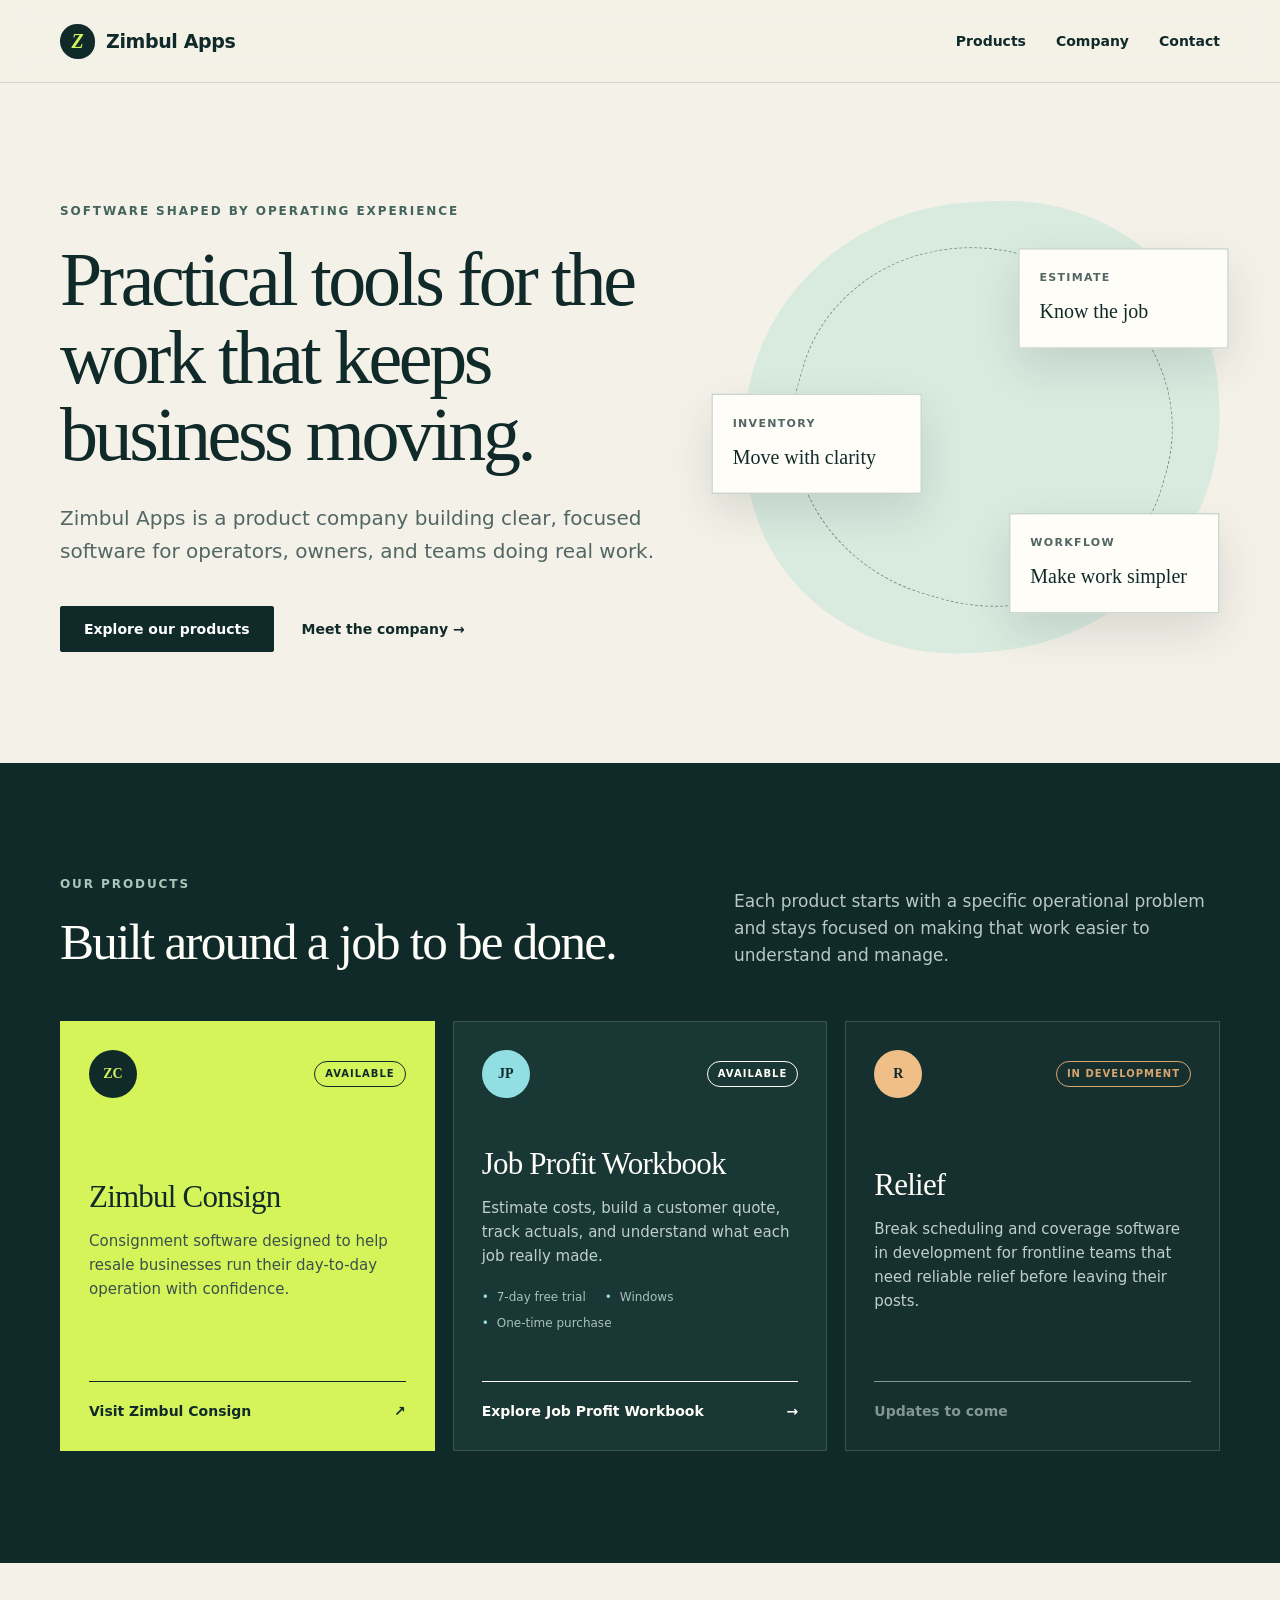
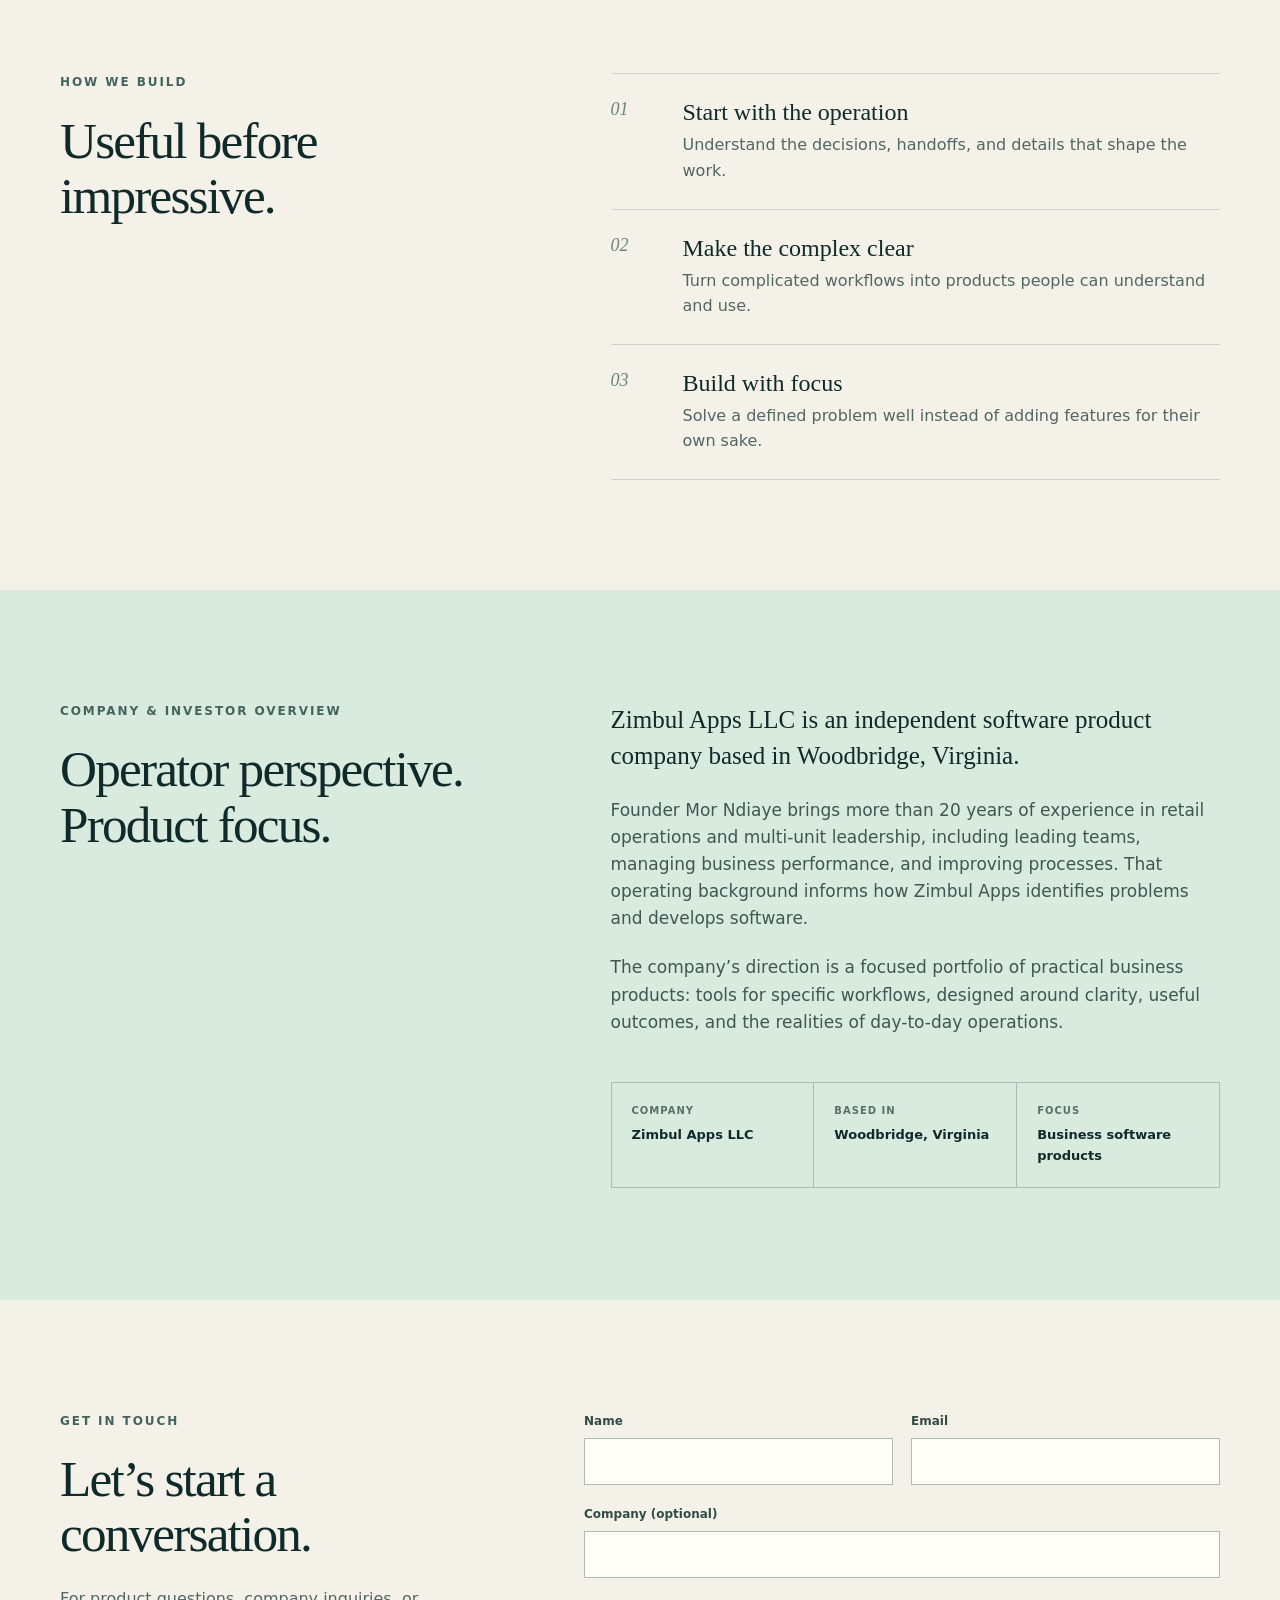
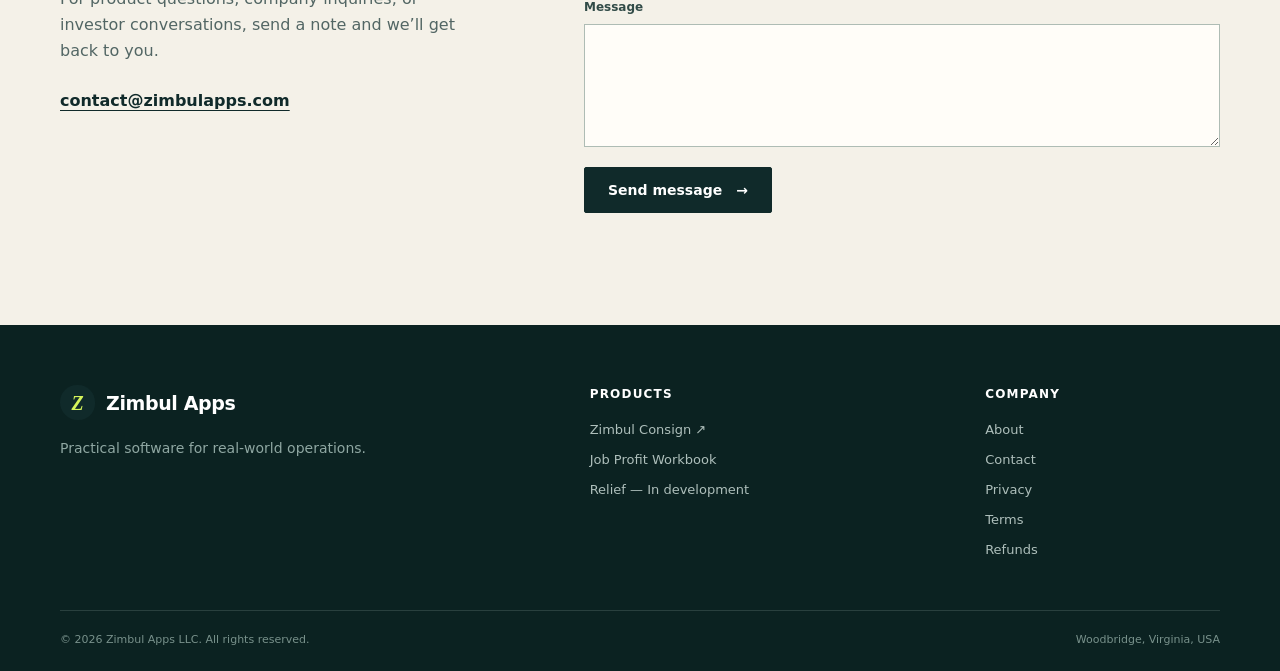
==== commit d5a7fe34: "Clarify Relief purpose and contact label" ====
--- a/index.html
+++ b/index.html
@@ -74,7 +74,7 @@
                     <div class="product-topline"><span class="product-icon product-icon-warm" aria-hidden="true">R</span><span class="status status-building">In development</span></div>
                     <div>
                         <h3>Relief</h3>
-                        <p>A new Zimbul Apps product currently in development. More details will be shared as the product takes shape.</p>
+                        <p>Break scheduling and coverage software in development for frontline teams that need reliable relief before leaving their posts.</p>
                     </div>
                     <span class="card-link card-link-muted">Updates to come</span>
                 </article>
@@ -120,7 +120,7 @@
             <form name="contact" method="POST" data-netlify="true" class="contact-form">
                 <input type="hidden" name="form-name" value="contact">
                 <div class="field-row"><label>Name<input type="text" name="name" autocomplete="name" required></label><label>Email<input type="email" name="email" autocomplete="email" required></label></div>
-                <label>Company <span>(optional)</span><input type="text" name="company" autocomplete="organization"></label>
+                <label>Company (optional)<input type="text" name="company" autocomplete="organization"></label>
                 <label>Message<textarea name="message" rows="5" required></textarea></label>
                 <button type="submit" class="btn">Send message <span aria-hidden="true">→</span></button>
             </form>
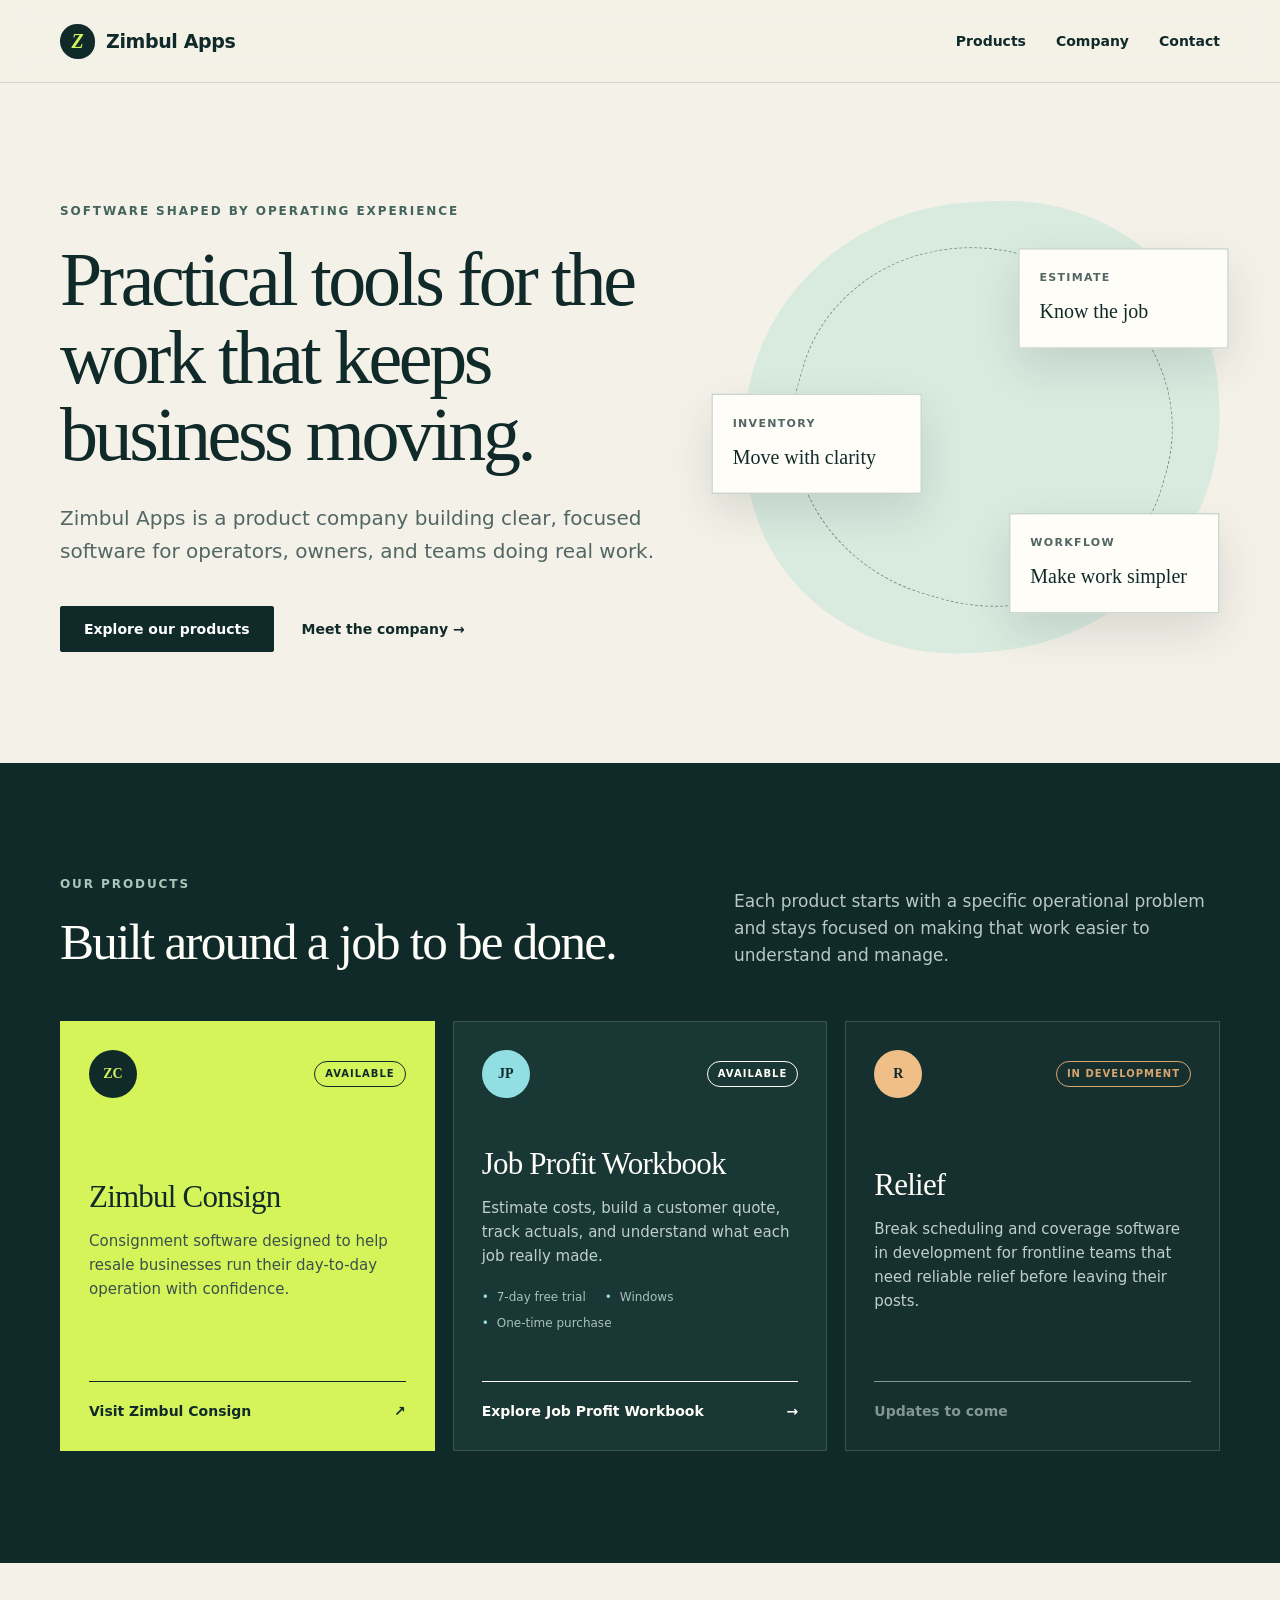
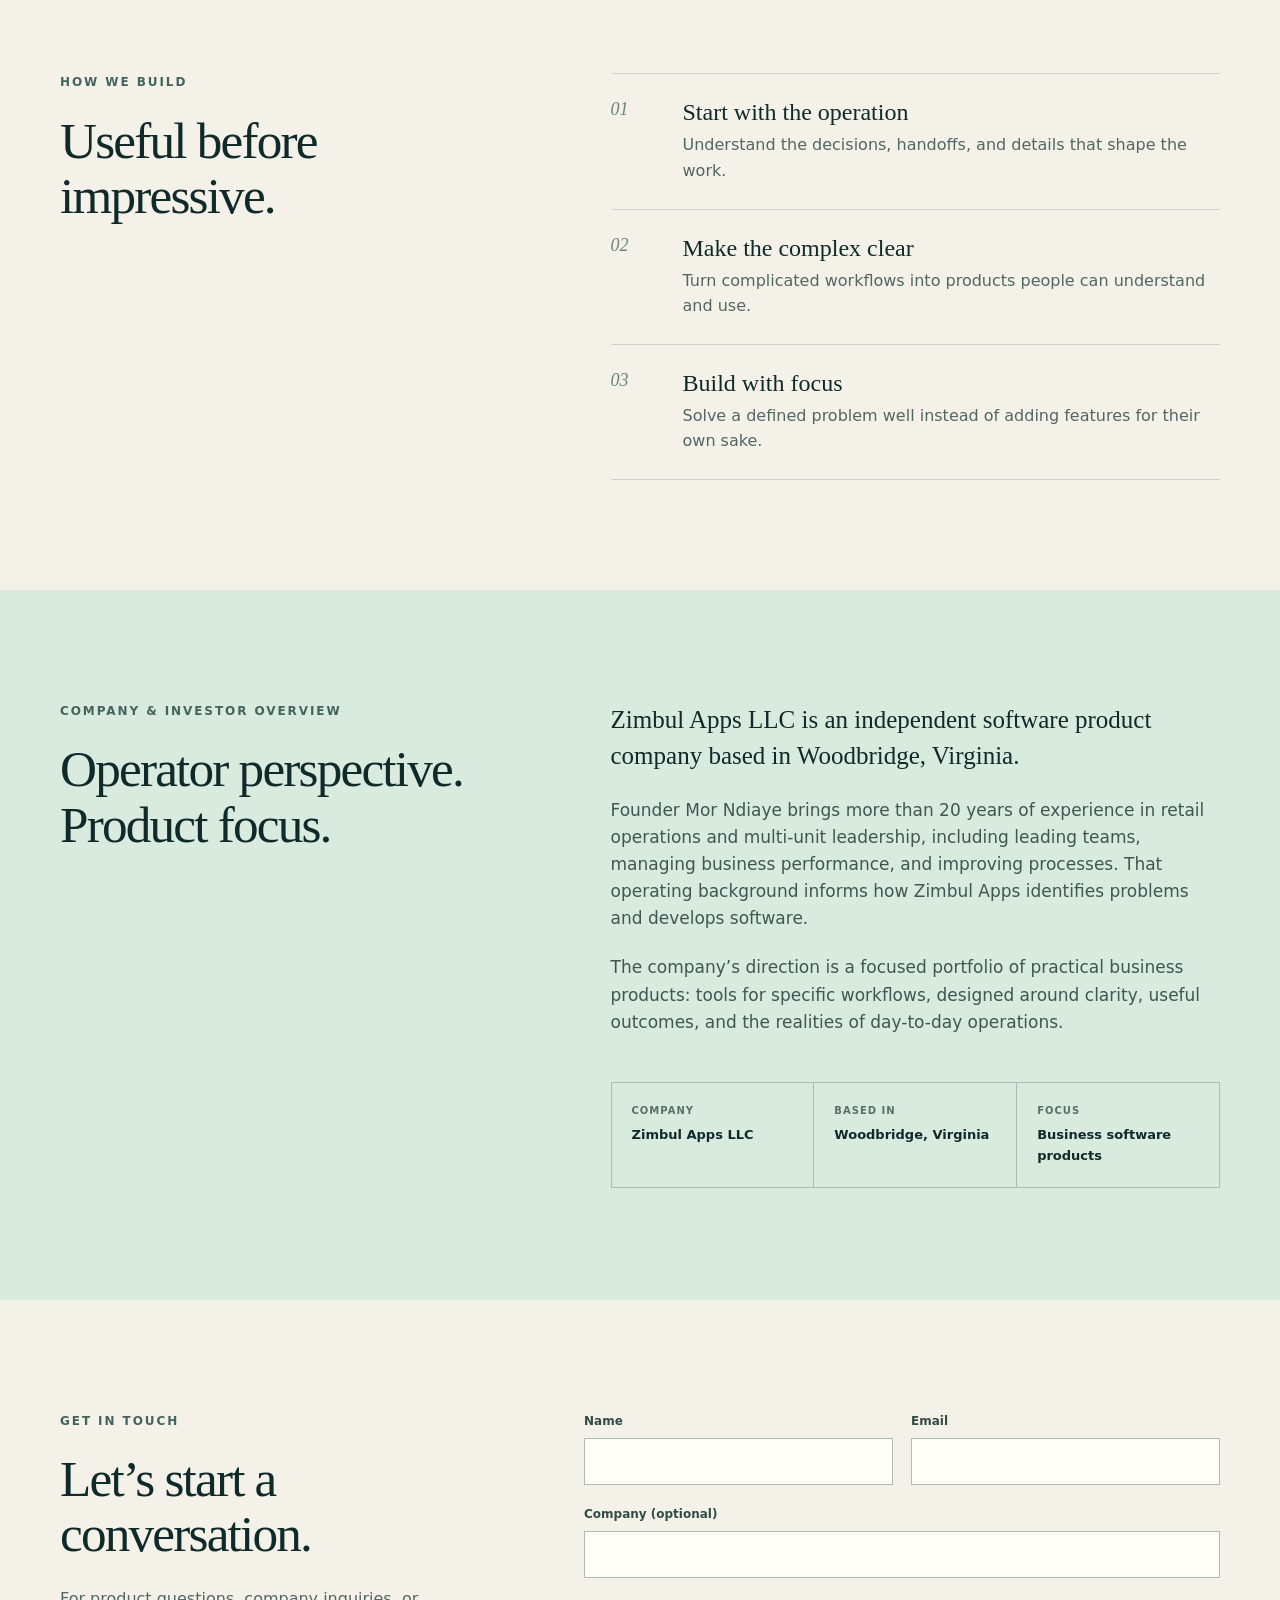
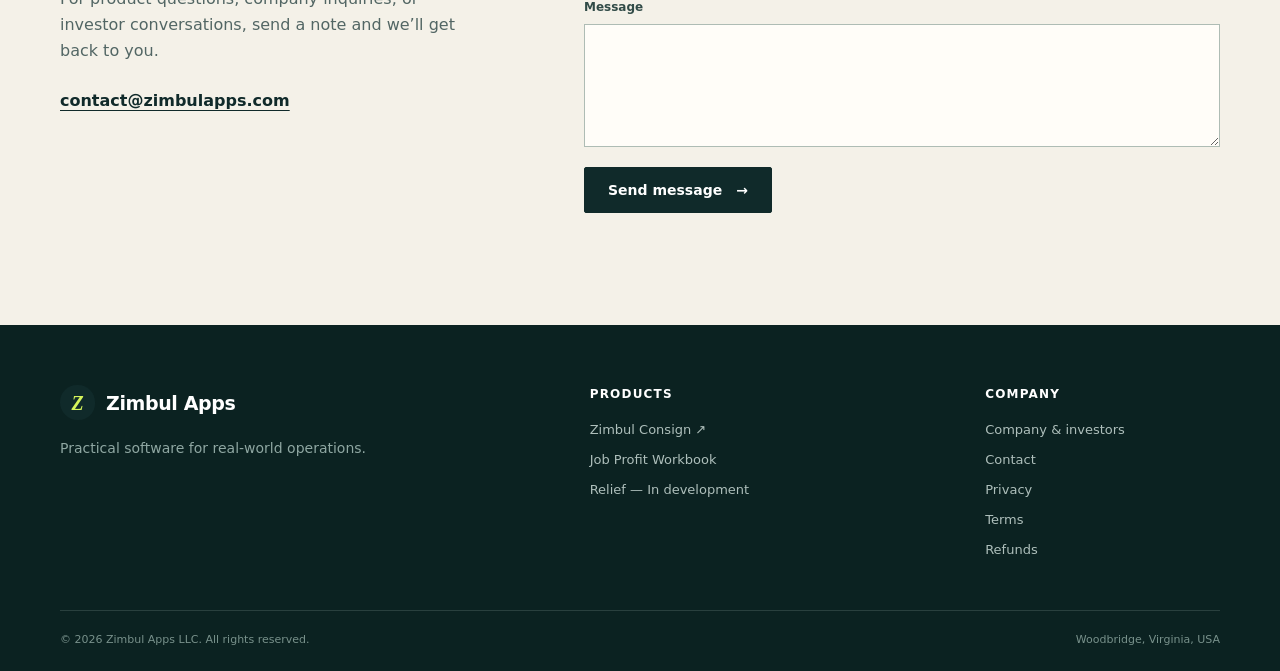
==== commit 66667d38: "Clarify company and investor footer link" ====
--- a/index.html
+++ b/index.html
@@ -132,7 +132,7 @@
     <div class="container footer-grid">
         <div><a class="logo" href="/"><span class="logo-mark" aria-hidden="true">Z</span><span>Zimbul Apps</span></a><p>Practical software for real-world operations.</p></div>
         <nav class="footer-products" aria-label="Products"><strong>Products</strong><a href="https://zimbulconsign.com/">Zimbul Consign ↗</a><a href="/job-profit-workbook/">Job Profit Workbook</a><span>Relief — In development</span></nav>
-        <nav class="footer-links" aria-label="Company and legal"><strong>Company</strong><a href="#company">About</a><a href="#contact">Contact</a><a href="/privacy/">Privacy</a><a href="/terms/">Terms</a><a href="/refund-policy/">Refunds</a></nav>
+        <nav class="footer-links" aria-label="Company and legal"><strong>Company</strong><a href="#company">Company &amp; investors</a><a href="#contact">Contact</a><a href="/privacy/">Privacy</a><a href="/terms/">Terms</a><a href="/refund-policy/">Refunds</a></nav>
     </div>
     <div class="container footer-bottom"><p>© 2026 Zimbul Apps LLC. All rights reserved.</p><p>Woodbridge, Virginia, USA</p></div>
 </footer>
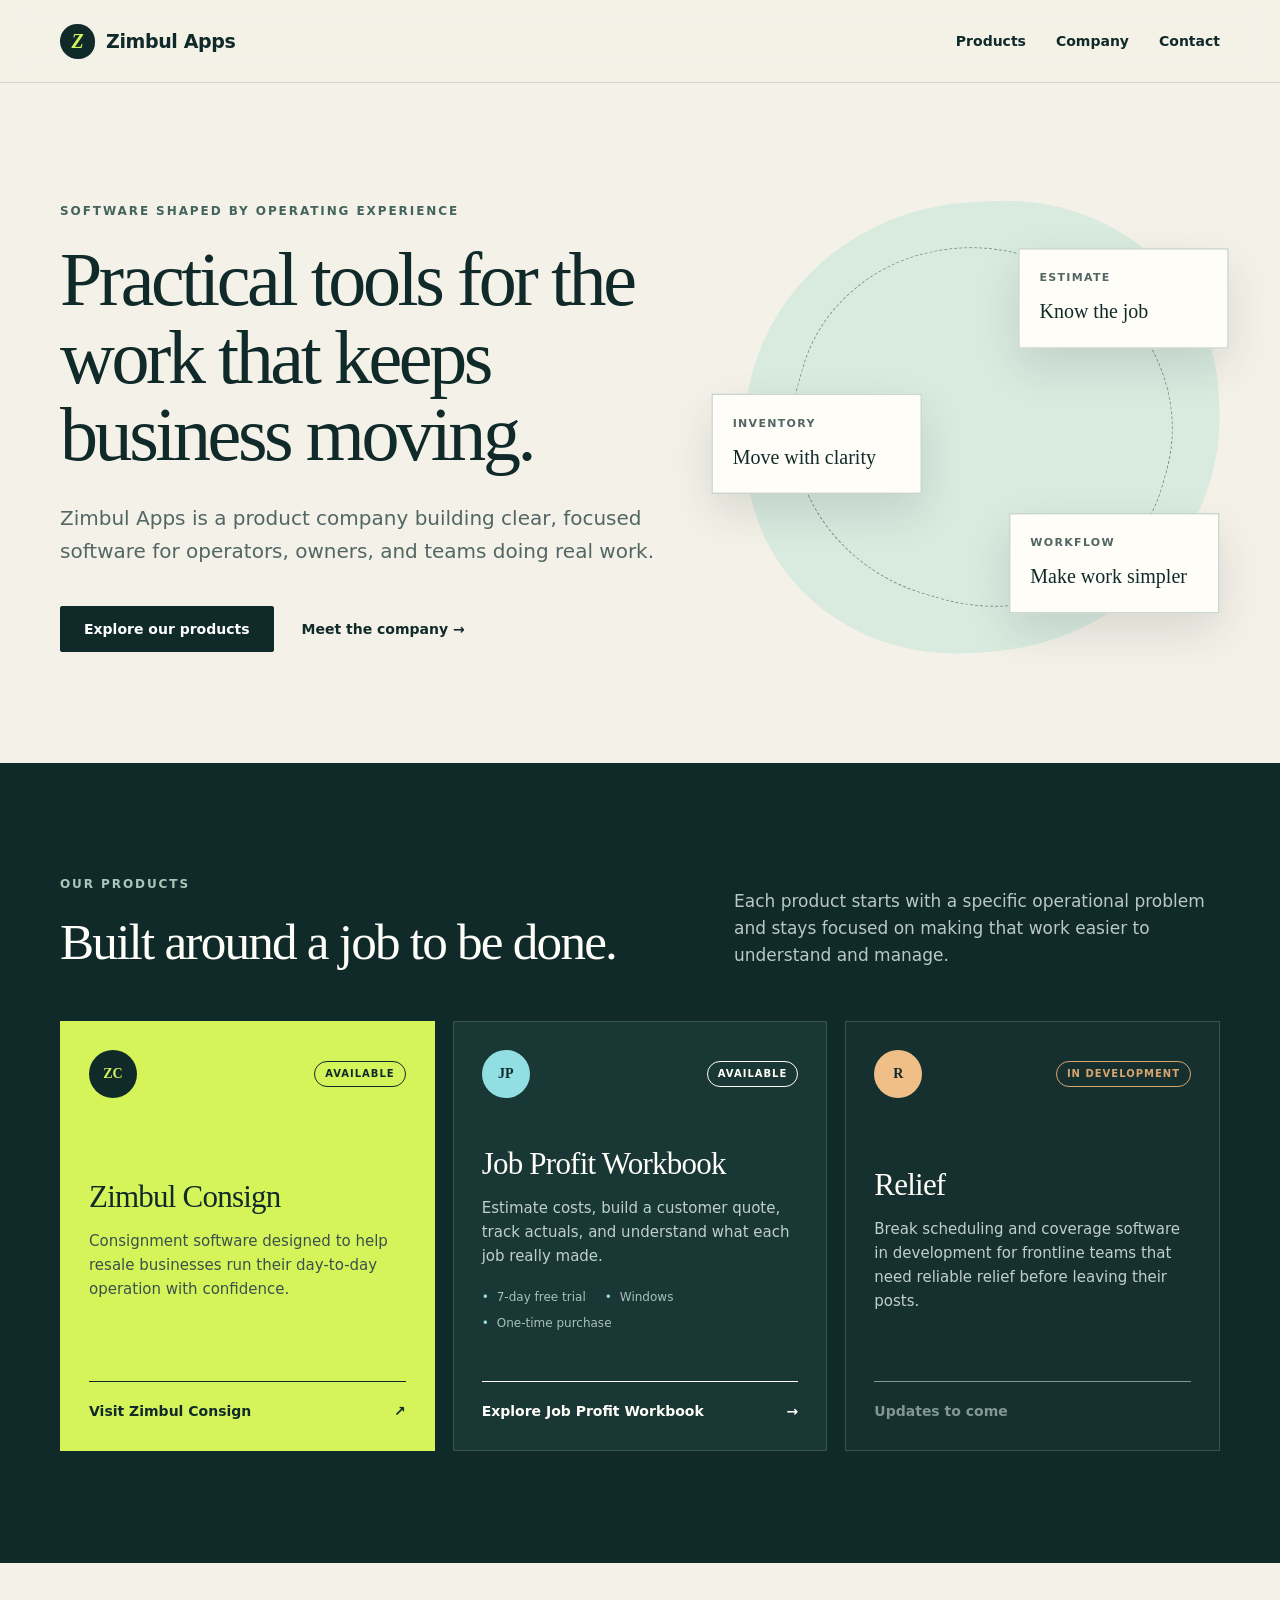
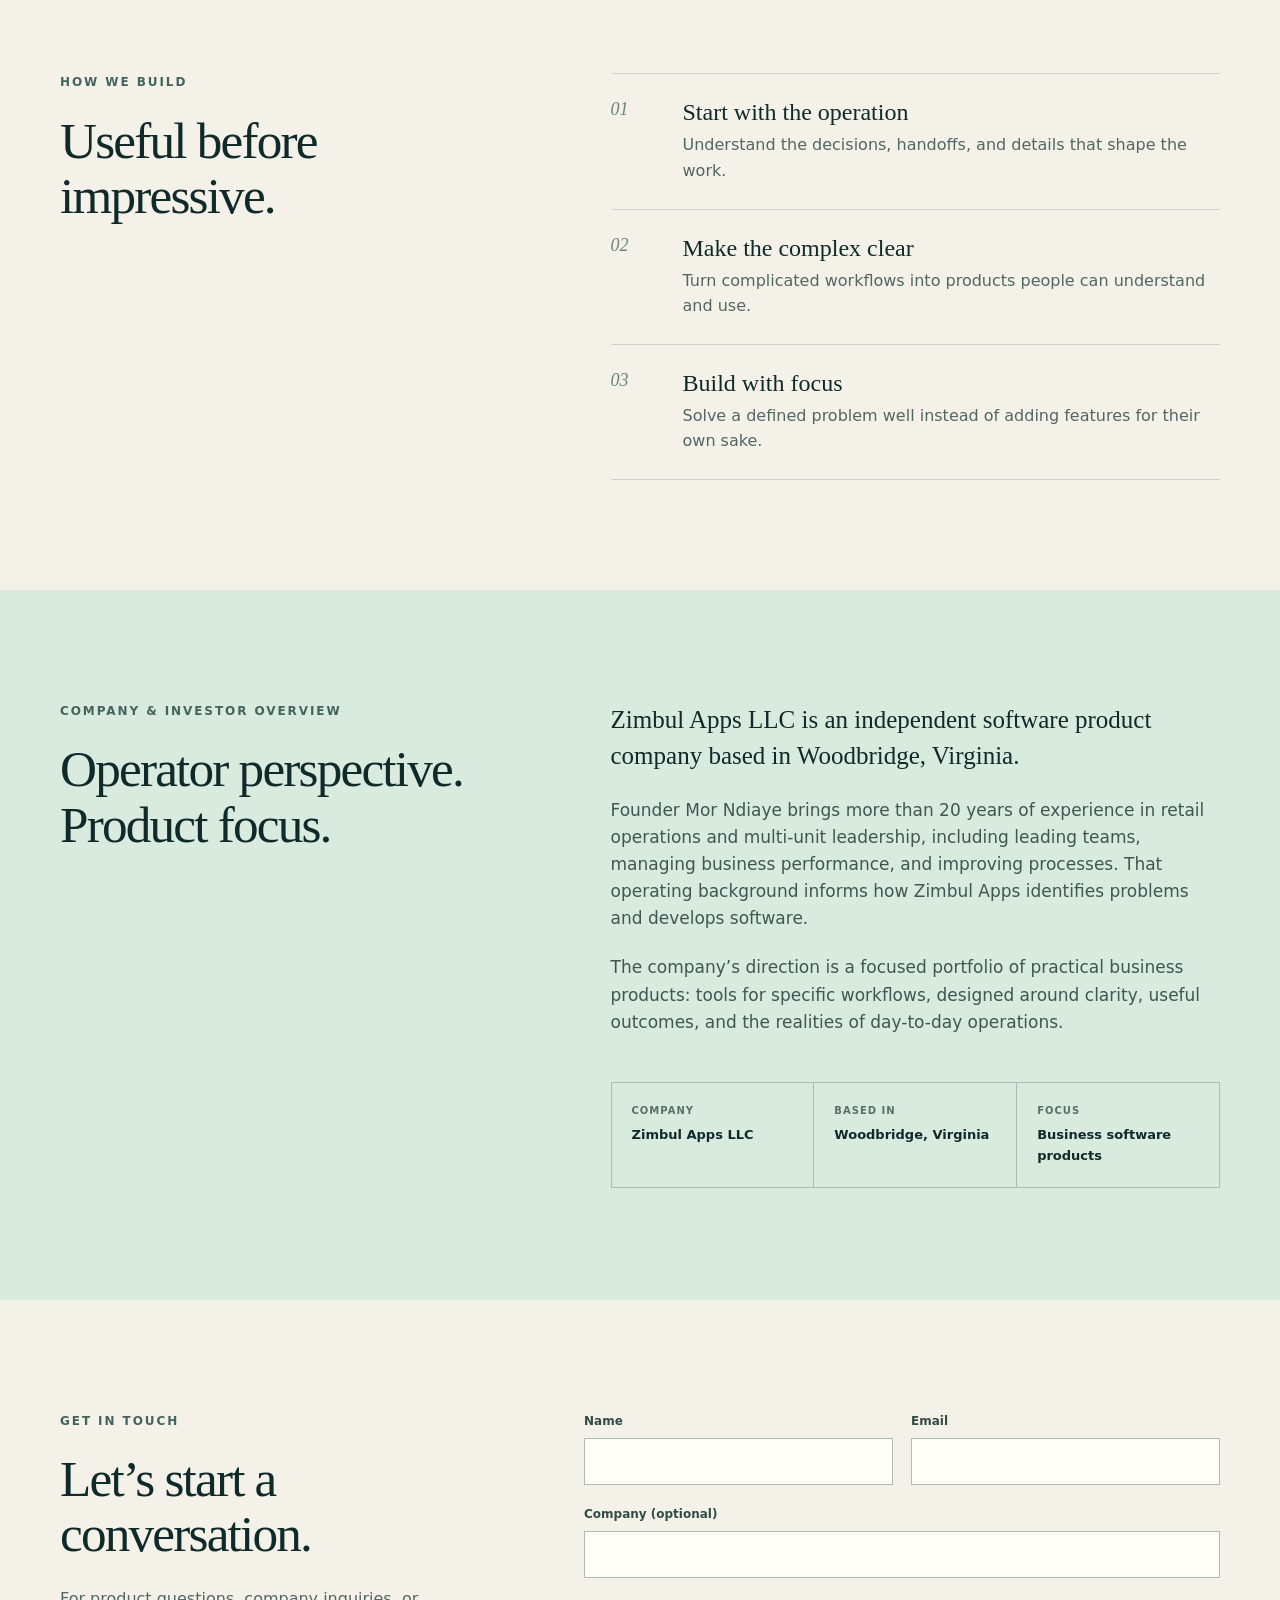
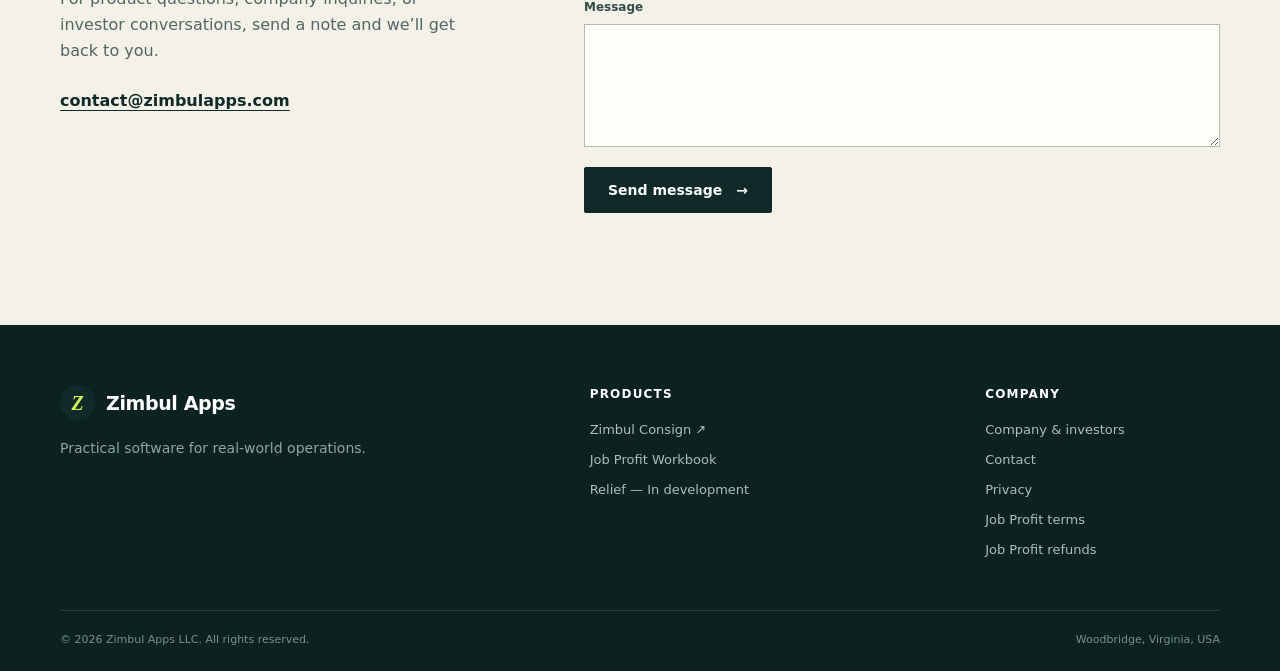
==== commit 4620bc32: "Clarify Job Profit legal policy scope" ====
--- a/index.html
+++ b/index.html
@@ -132,7 +132,7 @@
     <div class="container footer-grid">
         <div><a class="logo" href="/"><span class="logo-mark" aria-hidden="true">Z</span><span>Zimbul Apps</span></a><p>Practical software for real-world operations.</p></div>
         <nav class="footer-products" aria-label="Products"><strong>Products</strong><a href="https://zimbulconsign.com/">Zimbul Consign ↗</a><a href="/job-profit-workbook/">Job Profit Workbook</a><span>Relief — In development</span></nav>
-        <nav class="footer-links" aria-label="Company and legal"><strong>Company</strong><a href="#company">Company &amp; investors</a><a href="#contact">Contact</a><a href="/privacy/">Privacy</a><a href="/terms/">Terms</a><a href="/refund-policy/">Refunds</a></nav>
+        <nav class="footer-links" aria-label="Company and legal"><strong>Company</strong><a href="#company">Company &amp; investors</a><a href="#contact">Contact</a><a href="/privacy/">Privacy</a><a href="/terms/">Job Profit terms</a><a href="/refund-policy/">Job Profit refunds</a></nav>
     </div>
     <div class="container footer-bottom"><p>© 2026 Zimbul Apps LLC. All rights reserved.</p><p>Woodbridge, Virginia, USA</p></div>
 </footer>
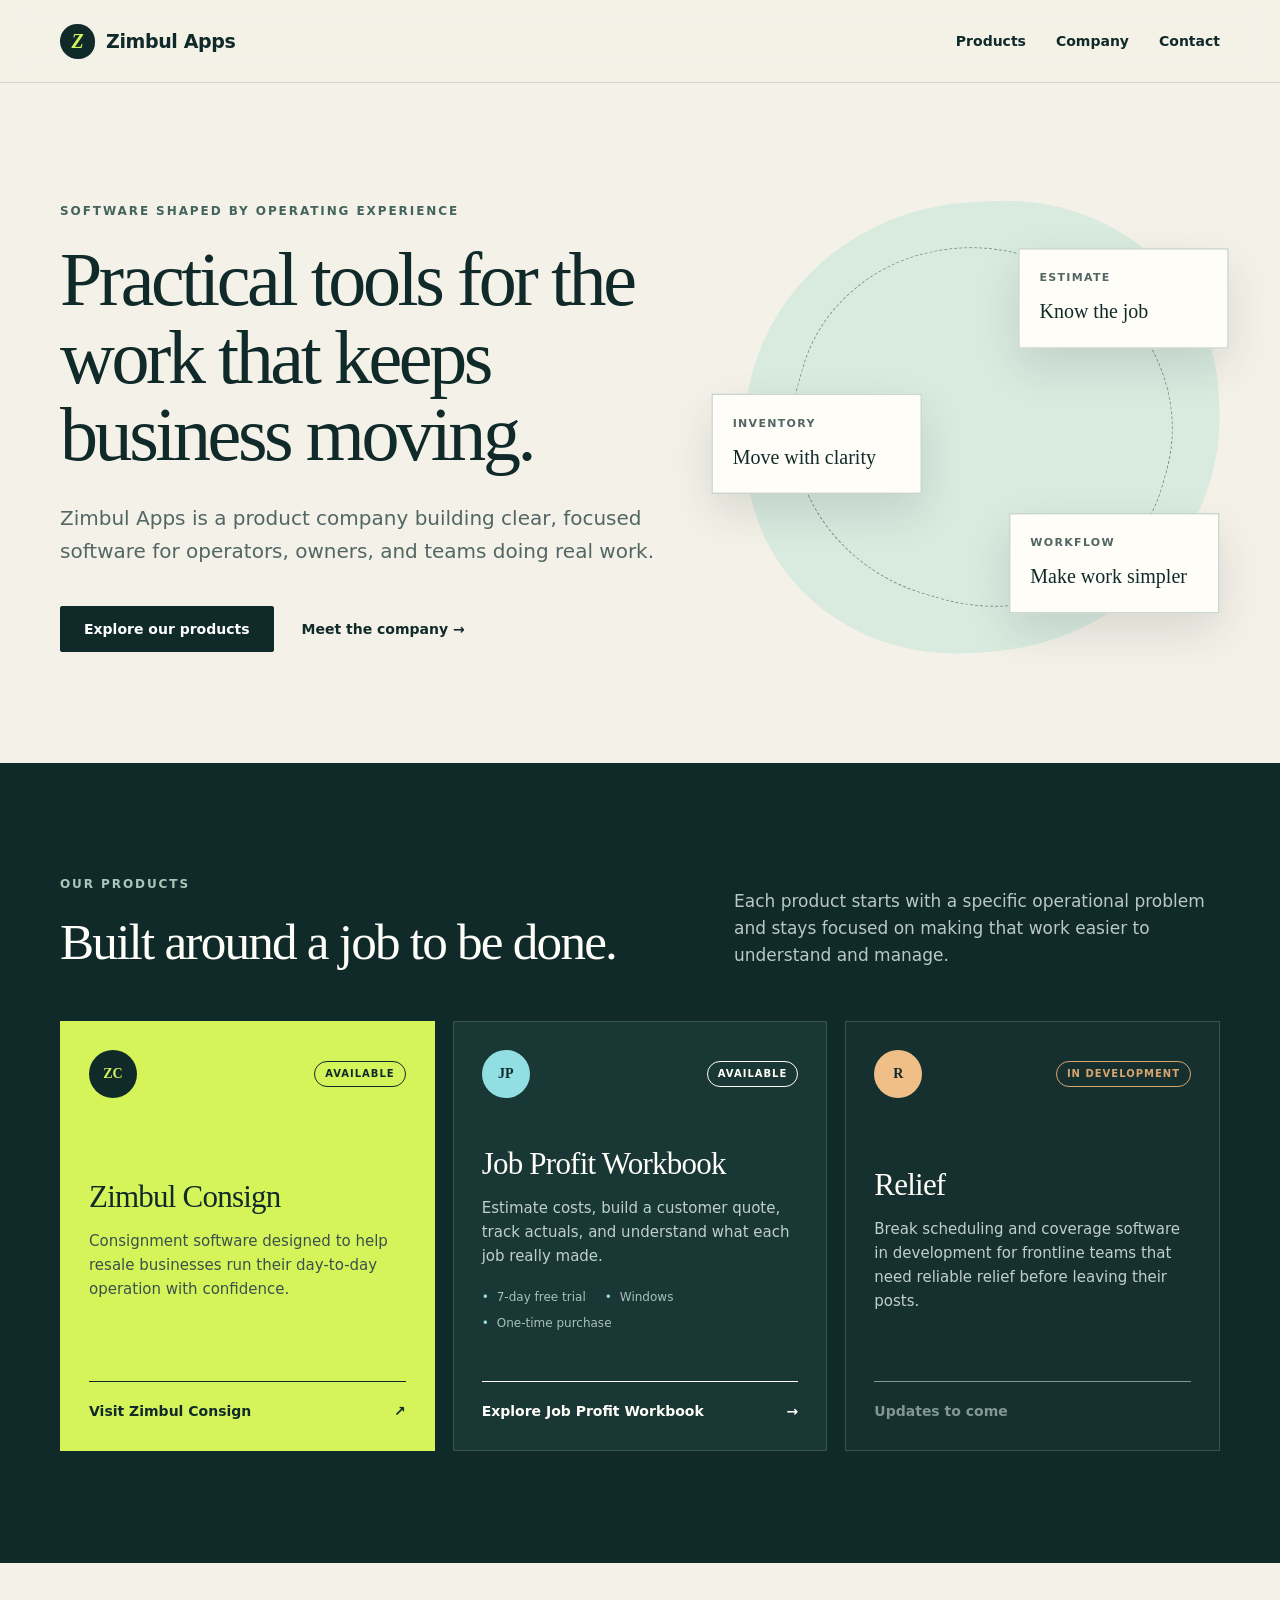
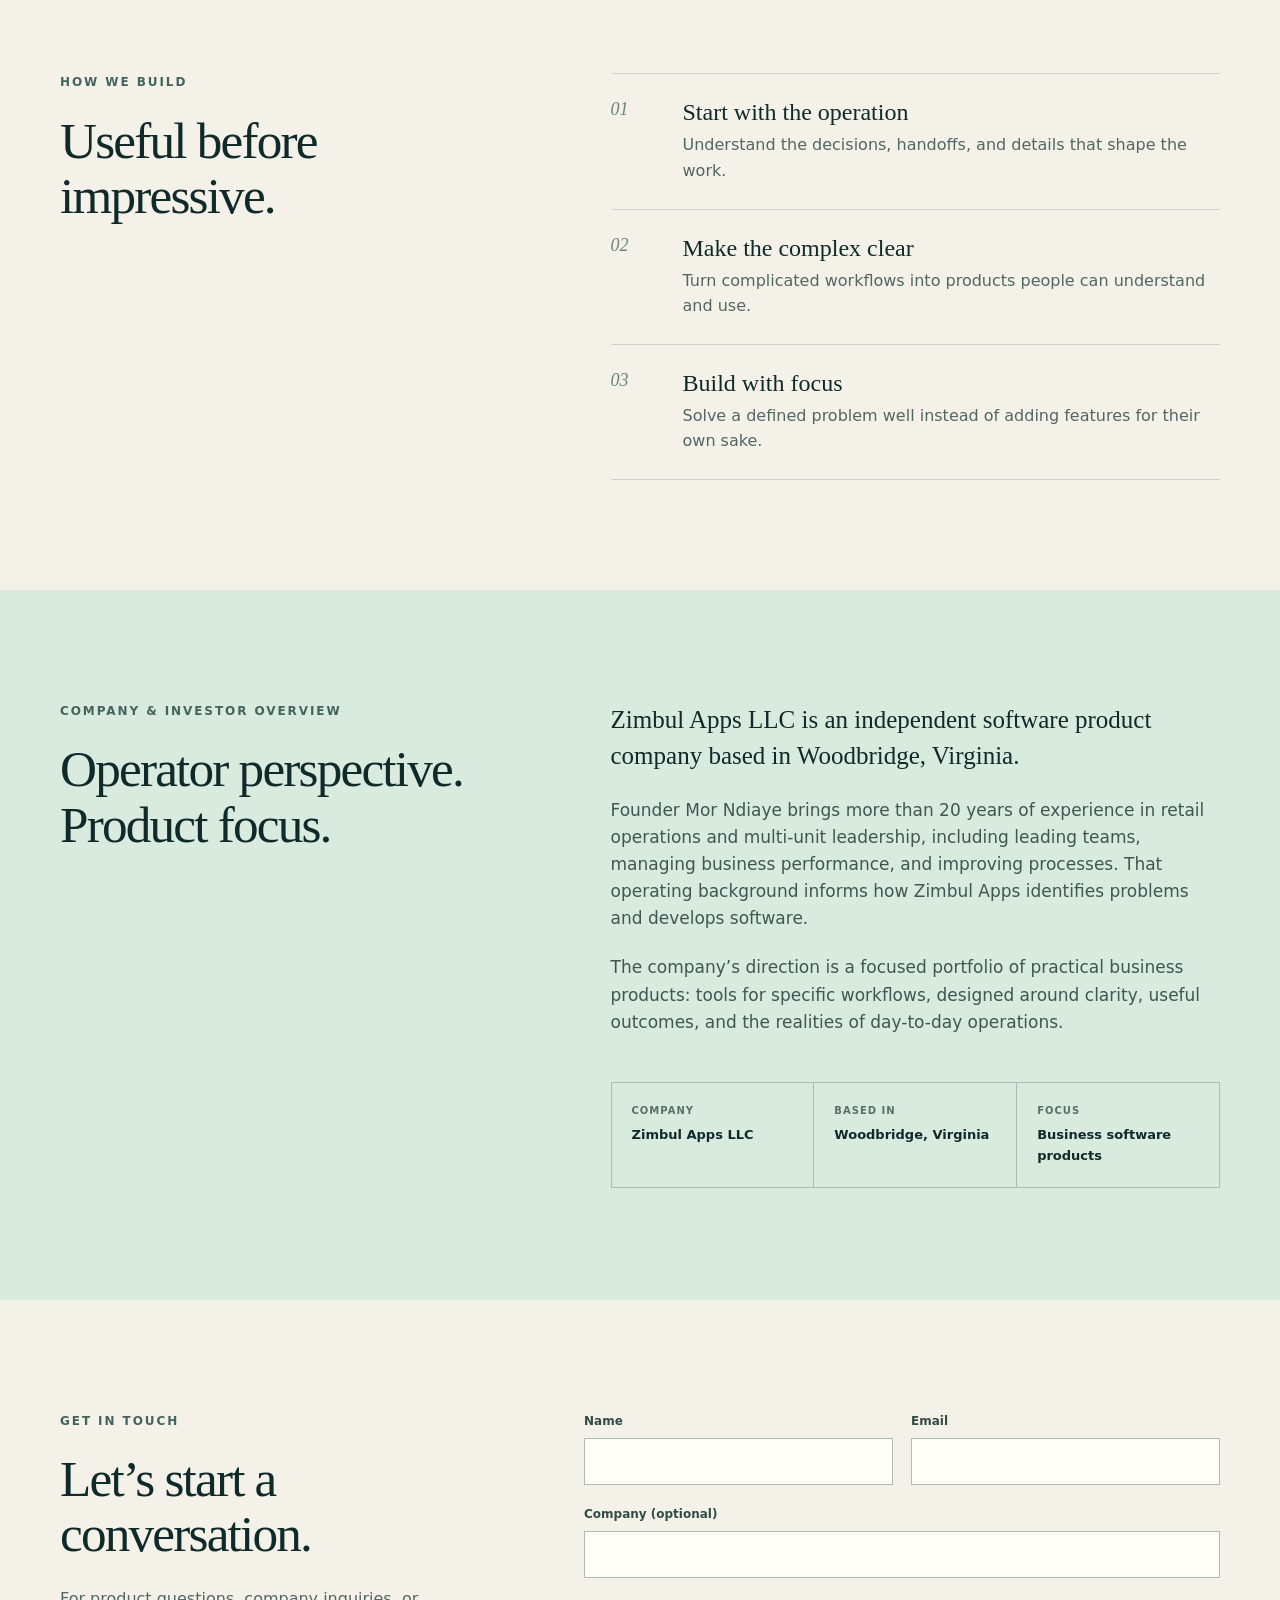
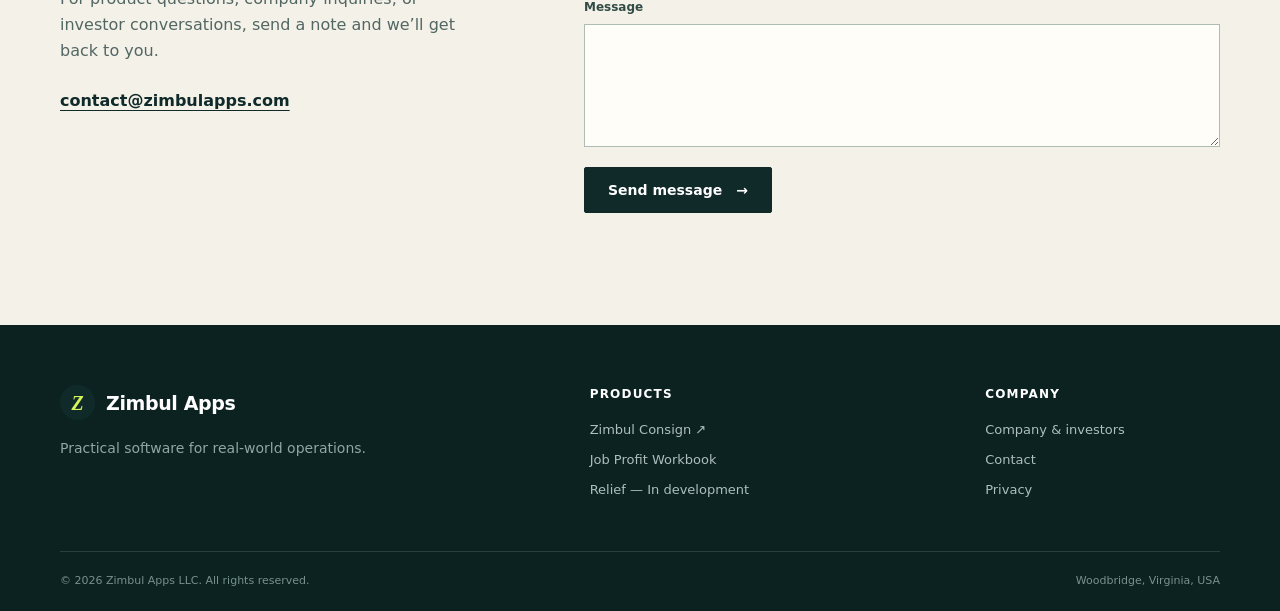
==== commit f10b0fe4: "Keep product terms in the Job Profit product flow" ====
--- a/index.html
+++ b/index.html
@@ -132,7 +132,7 @@
     <div class="container footer-grid">
         <div><a class="logo" href="/"><span class="logo-mark" aria-hidden="true">Z</span><span>Zimbul Apps</span></a><p>Practical software for real-world operations.</p></div>
         <nav class="footer-products" aria-label="Products"><strong>Products</strong><a href="https://zimbulconsign.com/">Zimbul Consign ↗</a><a href="/job-profit-workbook/">Job Profit Workbook</a><span>Relief — In development</span></nav>
-        <nav class="footer-links" aria-label="Company and legal"><strong>Company</strong><a href="#company">Company &amp; investors</a><a href="#contact">Contact</a><a href="/privacy/">Privacy</a><a href="/terms/">Job Profit terms</a><a href="/refund-policy/">Job Profit refunds</a></nav>
+        <nav class="footer-links" aria-label="Company and legal"><strong>Company</strong><a href="#company">Company &amp; investors</a><a href="#contact">Contact</a><a href="/privacy/">Privacy</a></nav>
     </div>
     <div class="container footer-bottom"><p>© 2026 Zimbul Apps LLC. All rights reserved.</p><p>Woodbridge, Virginia, USA</p></div>
 </footer>
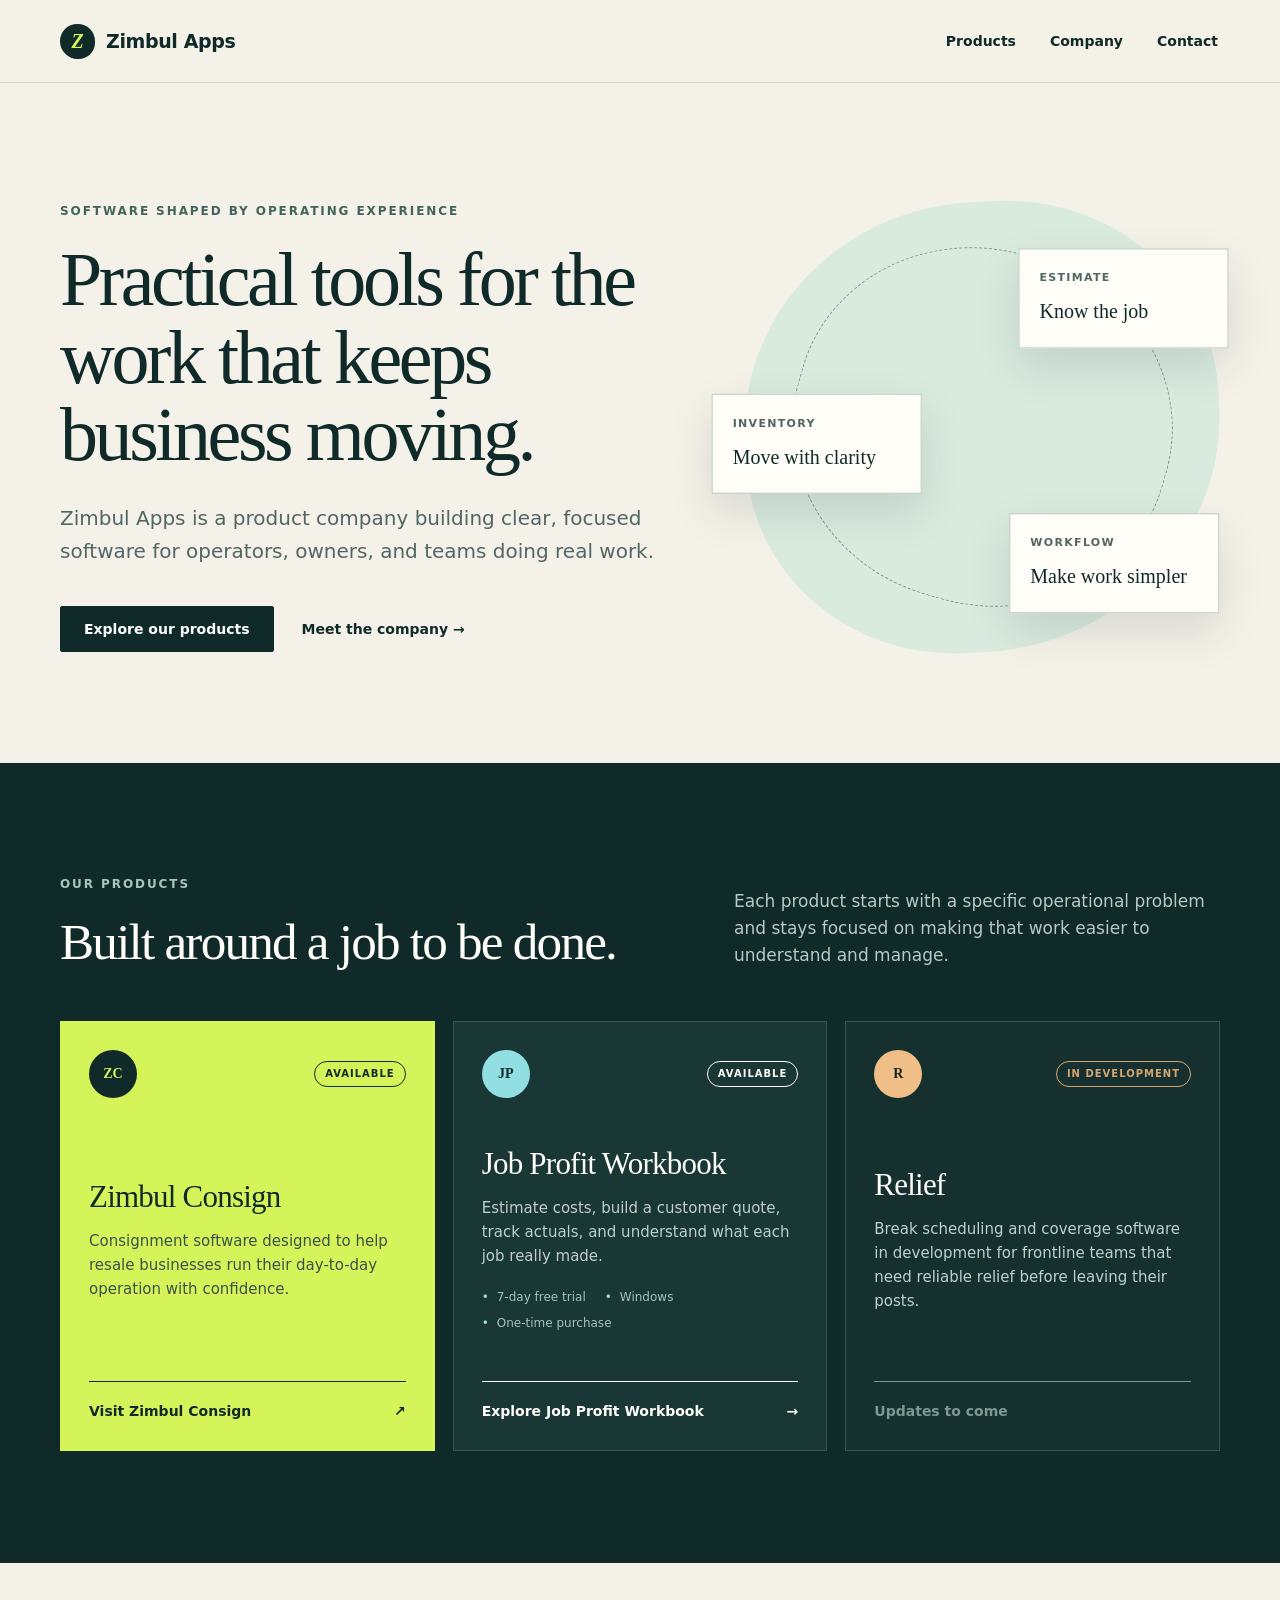
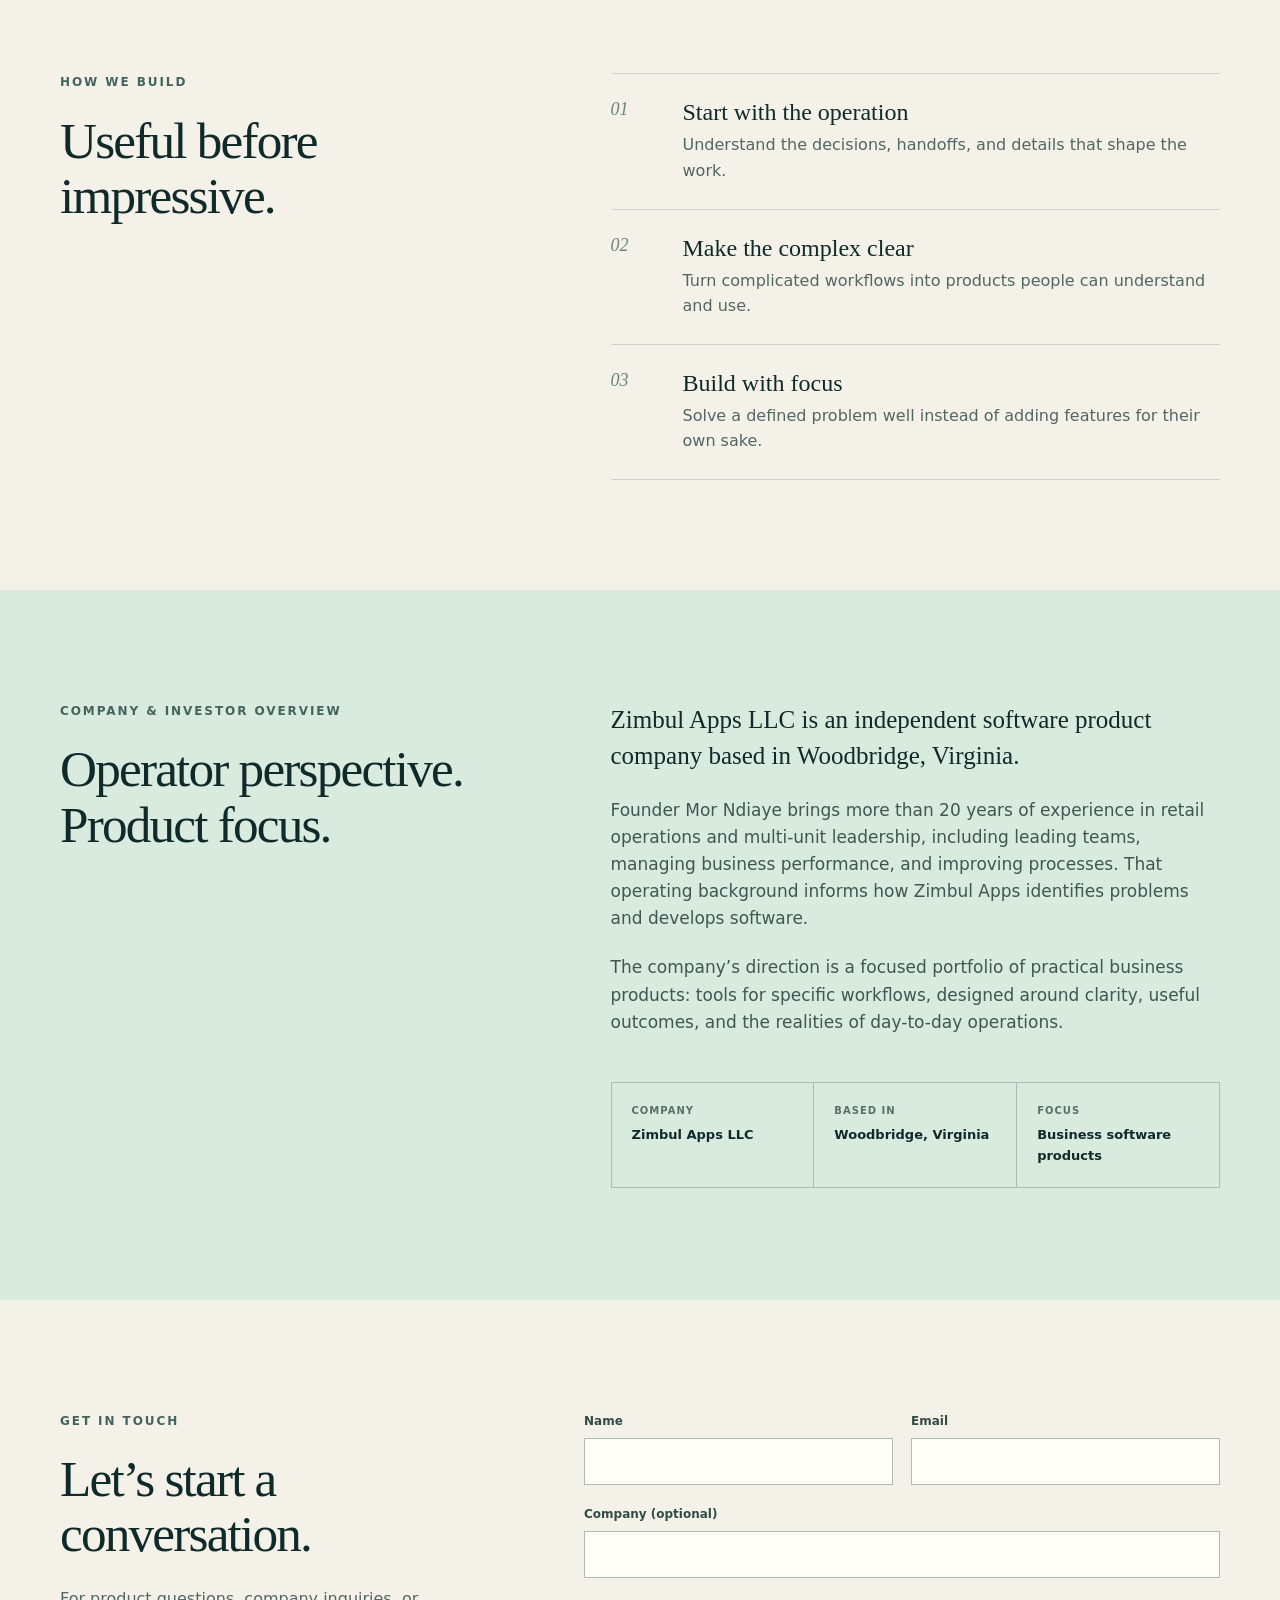
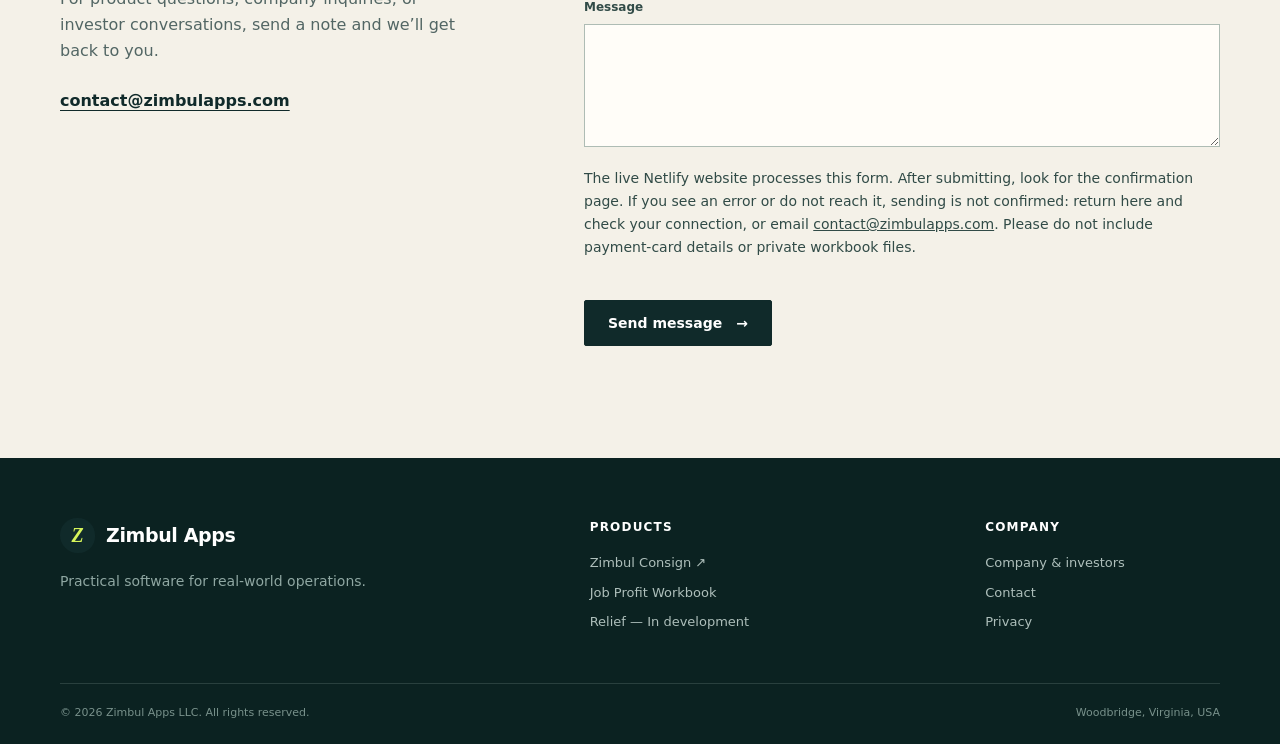
==== commit ae43dc9b: "Update job profit workbook application and purchase pages Replit-Commit-Author: Agent" ====
--- a/index.html
+++ b/index.html
@@ -7,6 +7,7 @@
     <meta name="description" content="Zimbul Apps LLC builds focused software for real-world operators. Explore Zimbul Consign, Job Profit Workbook, and Relief.">
     <link rel="canonical" href="https://zimbulapps.com/">
     <link rel="stylesheet" href="styles.css">
+    <script src="/contact.js" defer></script>
 </head>
 <body>
 <a class="skip-link" href="#main">Skip to content</a>
@@ -117,11 +118,14 @@
                 <p>For product questions, company inquiries, or investor conversations, send a note and we’ll get back to you.</p>
                 <a class="email-link" href="mailto:contact@zimbulapps.com">contact@zimbulapps.com</a>
             </div>
-            <form name="contact" method="POST" data-netlify="true" class="contact-form">
+            <form name="contact" method="POST" action="/contact/received/" data-netlify="true" class="contact-form" aria-describedby="contact-guidance contact-status">
                 <input type="hidden" name="form-name" value="contact">
                 <div class="field-row"><label>Name<input type="text" name="name" autocomplete="name" required></label><label>Email<input type="email" name="email" autocomplete="email" required></label></div>
                 <label>Company (optional)<input type="text" name="company" autocomplete="organization"></label>
                 <label>Message<textarea name="message" rows="5" required></textarea></label>
+                <p id="contact-guidance" class="form-guidance">The live Netlify website processes this form. After submitting, look for the confirmation page. If you see an error or do not reach it, sending is not confirmed: return here and check your connection, or email <a href="mailto:contact@zimbulapps.com">contact@zimbulapps.com</a>. Please do not include payment-card details or private workbook files.</p>
+                <p id="contact-status" class="form-status" role="status" aria-live="polite" aria-atomic="true"></p>
+                <noscript><p class="form-guidance">JavaScript is off. This form can submit on the live Netlify site only; the Replit development preview cannot send messages. You can use the email link instead.</p></noscript>
                 <button type="submit" class="btn">Send message <span aria-hidden="true">→</span></button>
             </form>
         </div>
--- a/styles.css
+++ b/styles.css
@@ -27,3 +27,13 @@
 @media(max-width:900px){.hero-grid{grid-template-columns:1fr;gap:55px}.hero{padding-top:75px}.hero-visual{width:min(520px,90%);min-height:390px;margin:auto}.section-heading,.principles-grid,.company-grid,.contact-grid{grid-template-columns:1fr;gap:45px}.product-grid{grid-template-columns:1fr 1fr}.product-card-development{grid-column:1/-1;min-height:320px}.company-facts{grid-template-columns:1fr}.footer-grid{grid-template-columns:1.3fr 1fr 1fr}}
 @media(max-width:650px){.container{width:min(100% - 32px,1160px)}.header-inner,header>.container{min-height:76px;align-items:flex-start;flex-direction:column;padding:17px 0;gap:14px}.primary-nav,header nav{width:100%;gap:0;justify-content:space-between}.primary-nav a,header nav a{font-size:12px}.hero{min-height:auto;padding:68px 0}.hero h1{font-size:45px}.hero-lede{font-size:17px}.hero-actions{align-items:flex-start;flex-direction:column;gap:20px}.hero-visual{min-height:335px;width:100%}.signal-card{width:175px;padding:15px}.signal-card-one{right:-5px}.signal-card-two{left:-5px;top:145px}.signal-card-three{right:2px}.product-section,.principles-section,.company-section,.contact-section{padding:80px 0}.section-heading{gap:25px}.product-grid{grid-template-columns:1fr}.product-card,.product-card-development{grid-column:auto;min-height:375px}.company-facts{gap:0}.field-row{grid-template-columns:1fr}.footer-grid{grid-template-columns:1fr 1fr}.footer-grid>div{grid-column:1/-1}.footer-bottom{align-items:flex-start;flex-direction:column;gap:5px}}
 @media(prefers-reduced-motion:reduce){html{scroll-behavior:auto}.btn{transition:none}}
+
+/* Readiness improvements shared by the existing static pages. */
+a:focus-visible,button:focus-visible,summary:focus-visible{outline:3px solid #42645d;outline-offset:4px}
+.primary-nav a,header nav a{min-height:32px;display:inline-flex;align-items:center;padding:4px 2px}
+.form-guidance,.form-status{font-size:14px;line-height:1.65;color:#314b47;overflow-wrap:anywhere}
+.form-status:not(:empty){padding:14px;border:1px solid #789488;background:var(--mint)}
+.contact-form button:disabled{background:#526664;border-color:#526664;color:#fff;cursor:not-allowed;transform:none}
+.contact-result{max-width:760px;padding-block:70px;min-height:60vh;overflow-wrap:anywhere}
+.contact-result h1{font:500 clamp(32px,5vw,48px)/1.15 var(--serif);margin-bottom:24px}
+.contact-result p{margin-bottom:24px}
